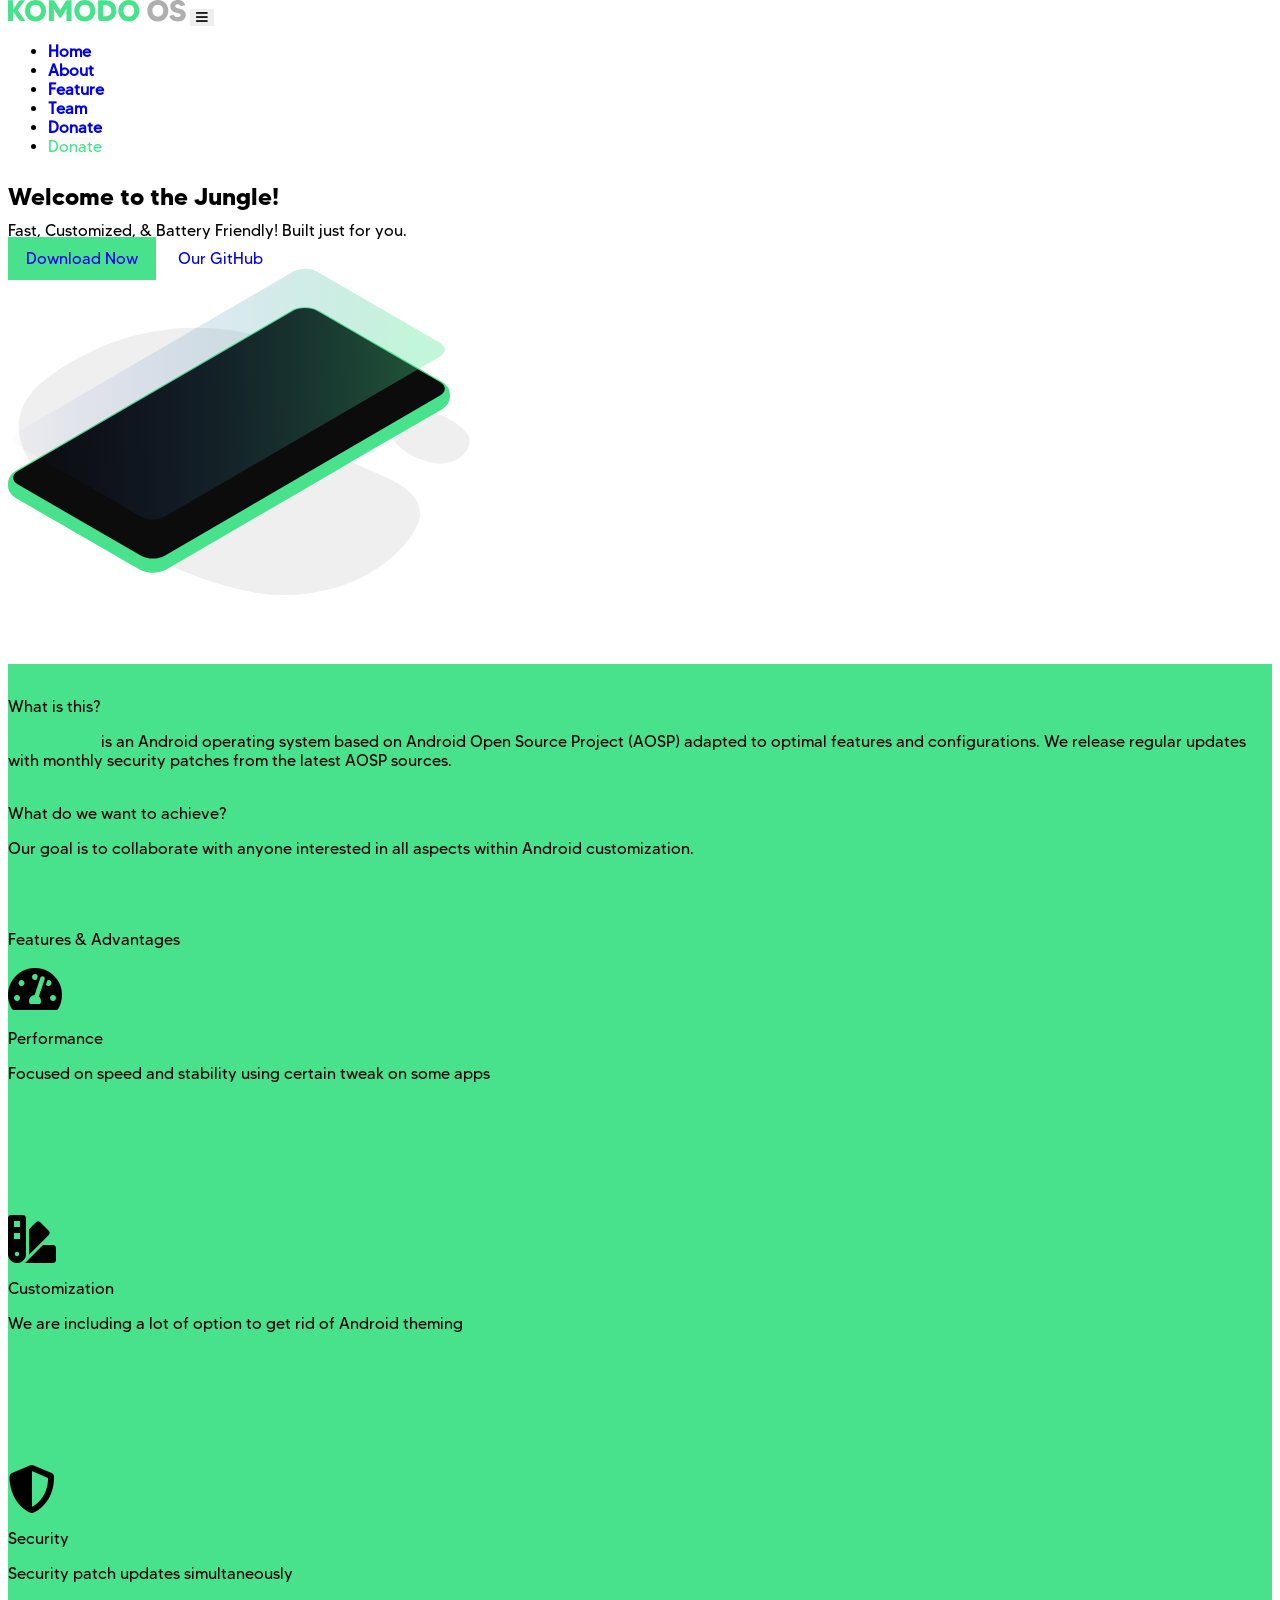
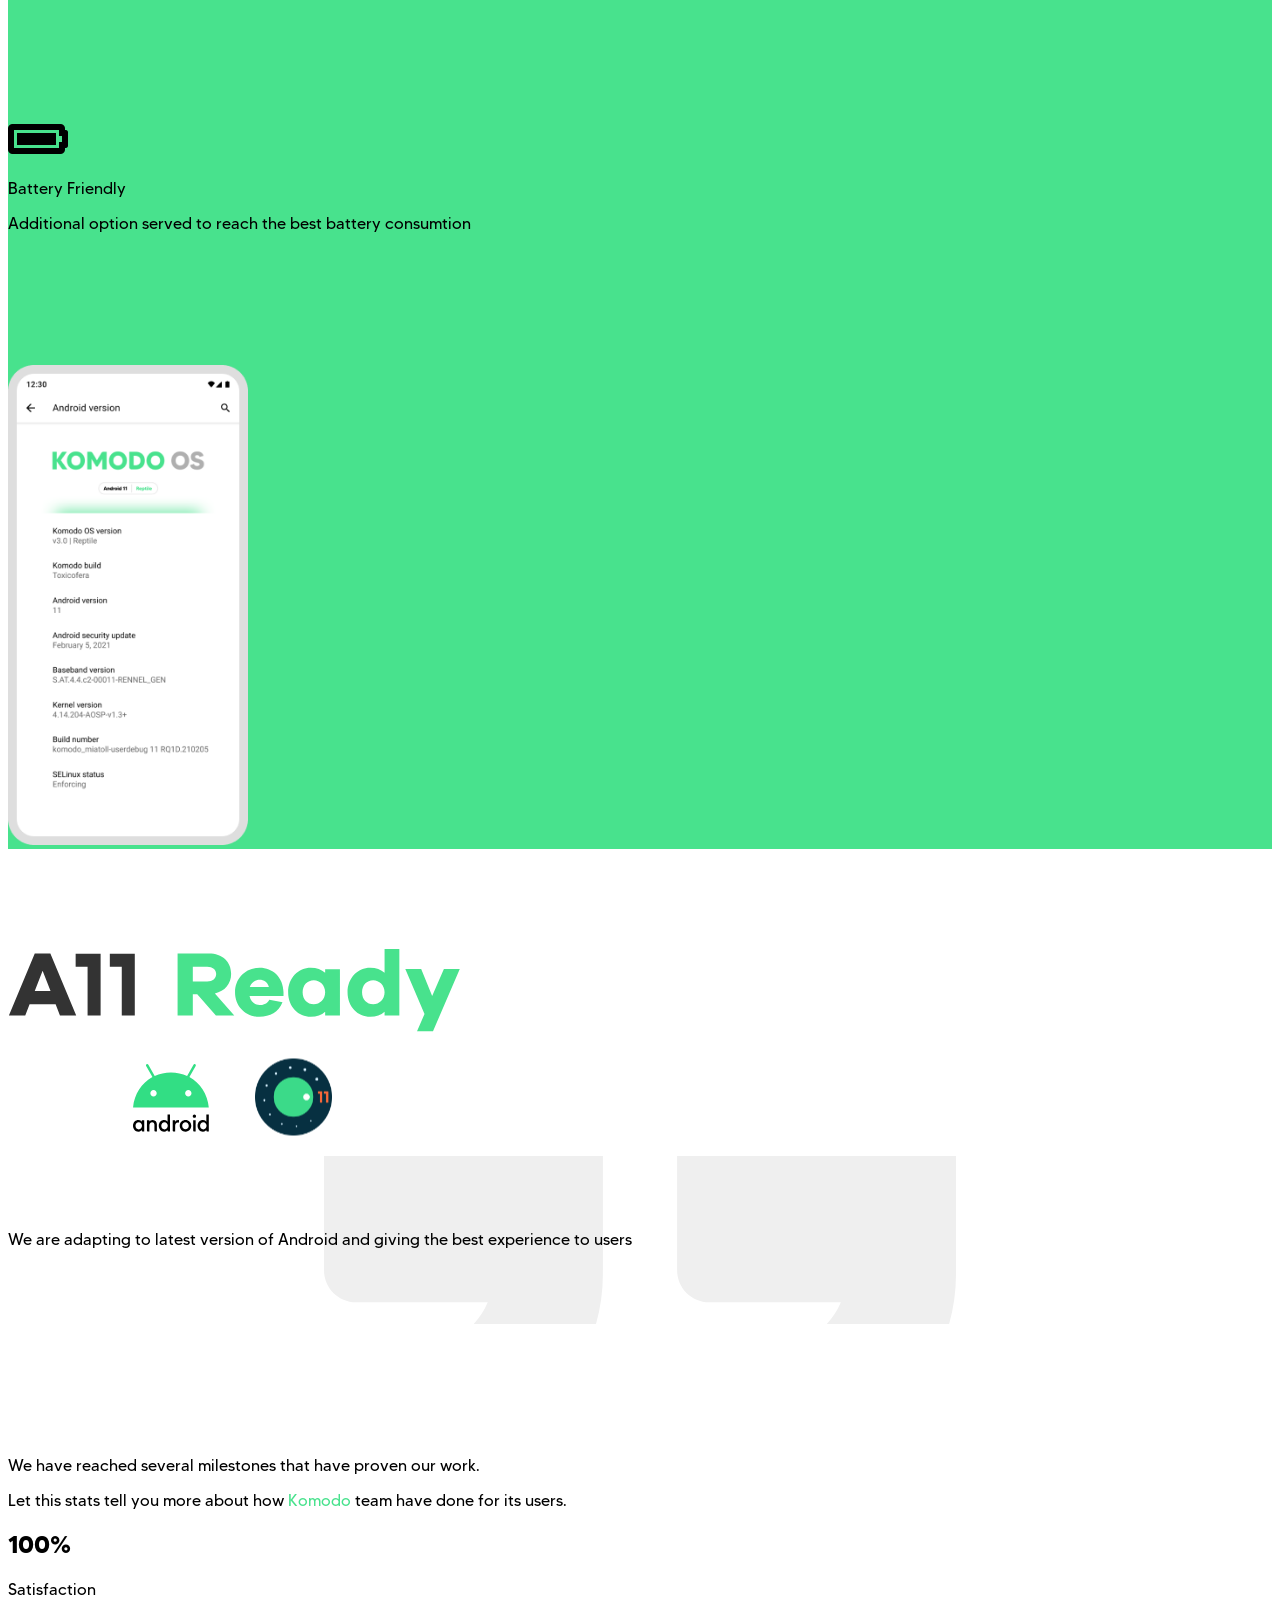
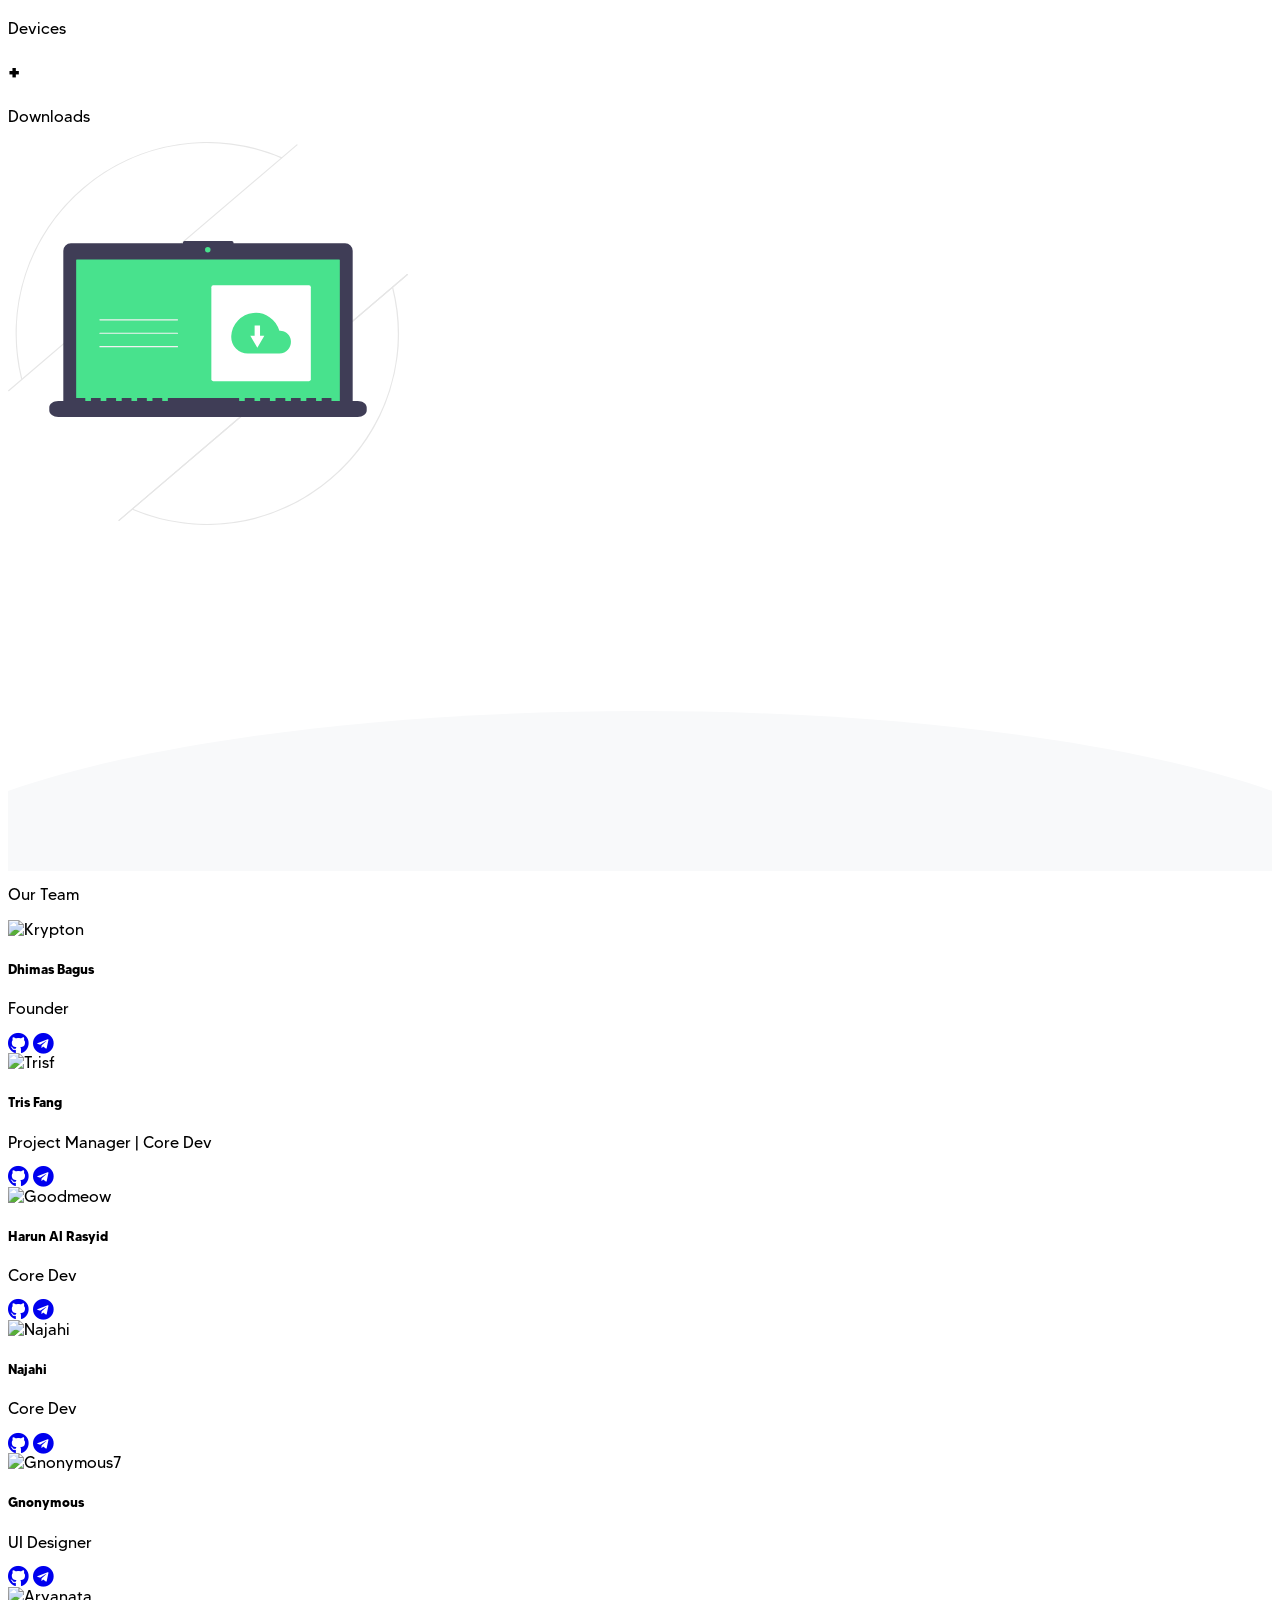
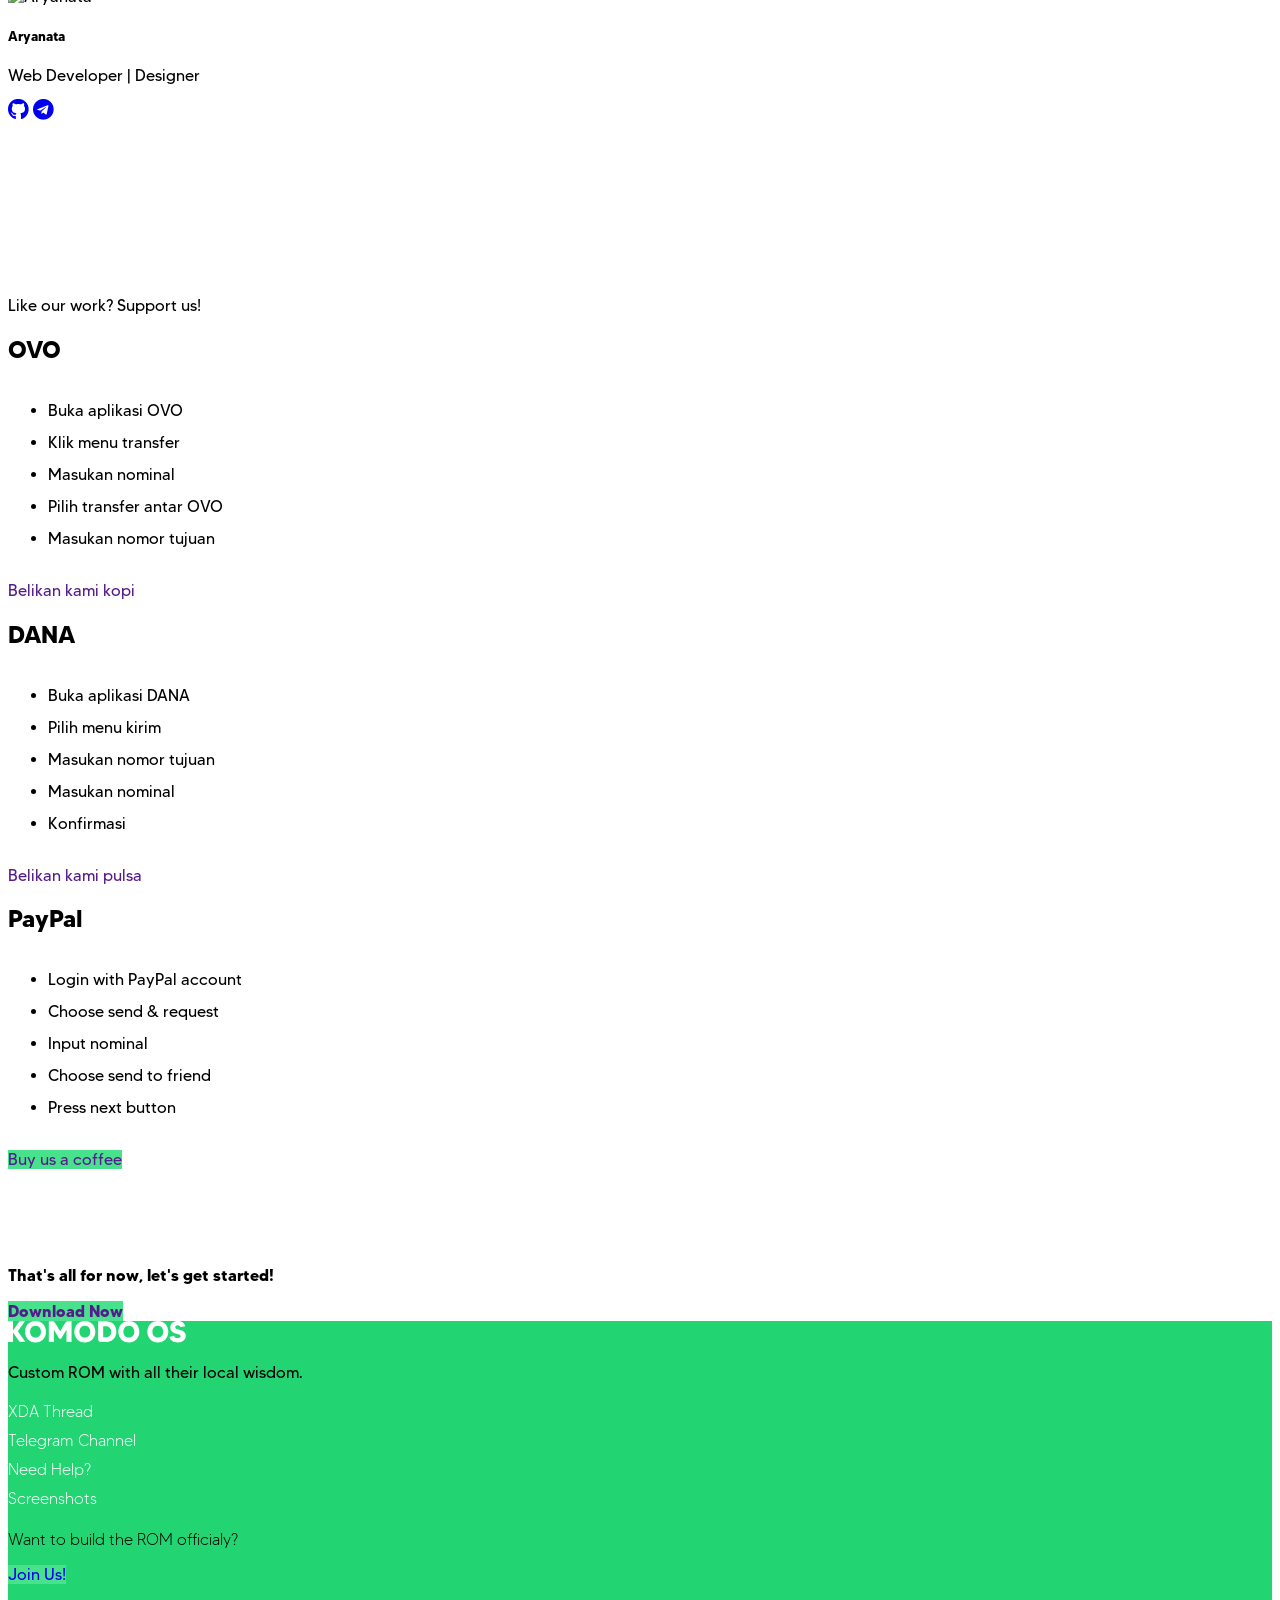
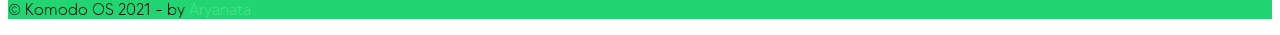
==== index.html @ f0bfed3b "Code cleanup" ====
<!doctype html>
<html lang="en">
  <head>
    <!-- Required meta tags -->
    <meta charset="utf-8">
    <meta name="viewport" content="width=device-width, initial-scale=1">

    <!-- Favicon -->
    <link rel="shortcut icon" href="assets/favicon.ico"/>
    <!-- Bootstrap CSS -->
    <link href="vendor/bootstrap/css/bootstrap.min.css" rel="stylesheet">
    <!-- Fontawesome -->
    <link rel="stylesheet" href="https://pro.fontawesome.com/releases/v5.10.0/css/all.css" integrity="sha384-AYmEC3Yw5cVb3ZcuHtOA93w35dYTsvhLPVnYs9eStHfGJvOvKxVfELGroGkvsg+p" crossorigin="anonymous"/>
    <!-- Fonts Google -->
    <link rel="preconnect" href="https://fonts.gstatic.com">
    <link href="https://fonts.googleapis.com/css2?family=Hind+Siliguri:wght@300;400;500;600;700&family=Roboto:wght@300;400;500;700&display=swap" rel="stylesheet">
    <!-- My CSS -->
    <link rel="stylesheet" href="scss/main.css">

    <title>Komodo OS</title>
  </head>
  <body>

    <div id="preloader"></div>

    <!-- ====================
          ? Navbar
    ========================= -->
    <nav id="navbar" class="navbar navbar-expand-lg navbar-light py-3 bg-white py-md-4">
        <div class="container">
          <a class="navbar-brand" href="index.html">
              <img src="assets/brand.svg" alt="komodo os" draggable="false">
          </a>
          <button class="navbar-toggler" type="button" data-bs-toggle="collapse" data-bs-target="#navbarNavDropdown" aria-controls="navbarNavDropdown" aria-expanded="false" aria-label="Toggle navigation">
            <i class="fas fa-bars"></i>
          </button>
          <div class="collapse navbar-collapse justify-content-end text-center" id="navbarNavDropdown">
            <ul class="navbar-nav">
              <li class="nav-item py-2 py-lg-0">
                <a class="nav-link" aria-current="page" href="#" onclick="topFunction()">Home</a>
              </li>
              <li class="nav-item py-2 py-lg-0">
                <a class="nav-link" href="#link-2" onclick="collapse()">About</a>
              </li>
              <li class="nav-item py-2 py-lg-0">
                <a class="nav-link" href="#sec-3" onclick="collapse()">Feature</a>
              </li>
              <li class="nav-item py-2 py-lg-0">
                <a class="nav-link" href="#section-5" onclick="collapse()">Team</a>
              </li>
              <li class="nav-item d-inline d-lg-none py-2 py-lg-0">
                <a class="nav-link" href="#section-6" onclick="collapse()">Donate</a>
              </li>
              <li class="nav-item d-none d-lg-inline">
                <a class="nav-link btn btn-primary btn-donate px-4" href="#section-6" onclick="collapse()">Donate</a>
              </li>
            </ul>
          </div>
        </div>
      </nav>
      
      <!-- ! Uncomment below line if you are using fixed navbar -->
      <div style="height: 72px;"></div>

      <!--
        ? Section 1 : Landing Page
       -->
      <section id="section-1"> 
        <div class="container my-4">
          <div class="row d-flex align-items-center">
            <div class="col-12 col-md-7 col-lg-6 order-md-1 order-2">
              <div class="mt-2 text-md-start text-center">
                <h1 class="display-5 display-md-4">
                  Welcome to the Jungle!
                </h1>
                <br/>
                <p id="tagline" class="fs-5 fw-light text-reset">
                  Fast, Customized, & Battery Friendly! Built just for you.
                </p>
                <br/>
                <div id="btn-landing" class="text-md-start text-center">
                  <a class="btn button btn-primary btn-lg" href="#" role="button">Download Now</a>
                  <a class="btn button btn-secondary btn-lg px-4" data-bs-toggle="popover" href="#" role="button">Our GitHub</a>
                </div>
              </div>
            </div>
            <div class="col-12 col-md-5 col-lg-6 order-md-2 order-1">
              <!-- TODO change the hero.svg -->
              <img id="hero-img" src="assets/hero.svg" alt="hero" class="img-fluid pb-4 pb-md-0 d-flex mx-auto" style="z-index: -20;" draggable="false"/>
            </div>
          </div>
        </div>
      </section>

      <div id="link-2"></div> <!-- ! Scroll link -->

      <!-- ? Section 2 : About Card -->
      <section id="section-2" class="mt-5">
        <div class="container">
          <div class="row justify-content-center py-5">
            <div id="section-2-card" class="col-md-10 col-11 bg-white shadow-lg">
              <div class="mx-4 my-4 my-md-5 text-center">
                <p class="fs-3 fs-md-4 fw-bold mb-4 mb-md-5">What is this?</p>
                <p class="text-center fs-5"><span class="text-primary">Komodo OS</span> is an Android operating system based on Android Open Source Project (AOSP) adapted to optimal features and configurations. We release regular updates with monthly security patches from the latest AOSP sources.</p>
              </div>
              <div class="mx-4 my-4 my-md-5 text-center">
                <hr>
                <p class="fs-3 fs-md-4 fw-bold my-4 my-md-5">What do we want to achieve?</p>
                <p class="text-center fs-5">Our goal is to collaborate with anyone interested in all aspects within Android customization.</p>
              </div>
            </div>
          </div>
        </div>
      </section>

      <!-- ? Section 3 : Features & Advantages -->
      <section id="section-3" class="bg-primary text-white shadow-sm">
        <div class="bg-primary"></div>
        <div class="container py-5">
            <p id="sec-3" class="fs-2 text-center pt-3 mb-0 mb-md-5 fw-bold">Features & Advantages</p>
          <div class="row justify-content-center">
            <div class="col-12 col-md-7 order-2 order-md-1">
              <div class="row text-center mt-5 d-flex">
                <div class="col-8 col-md-6 mx-auto">
                  <i class="fas fa-tachometer-alt fa-3x mb-4"></i>
                  <p class="fs-5 fw-bolder">Performance</p>
                  <p class="px-0 px-md-4">Focused on speed and stability using certain tweak on some apps</p>
                </div>
                <div class="col-8 col-md-6 mx-auto">
                  <i class="fas fa-swatchbook fa-3x mb-4"></i>
                  <p class="fs-5 fw-bolder">Customization</p>
                  <p class="px-0 px-md-4">We are including a lot of option to get rid of Android theming</p>
                </div>
                <div class="col-8 col-md-6 mx-auto">
                  <i class="fas fa-shield-alt fa-3x mb-4"></i>
                  <p class="fs-5 fw-bolder">Security</p>
                  <p class="px-0 px-md-4">Security patch updates simultaneously</p>
                </div>
                <div class="col-8 col-md-6 mx-auto">
                  <i class="fas fa-battery-full fa-3x mb-4"></i>
                  <p class="fs-5 fw-bolder">Battery Friendly</p>
                  <p class="px-0 px-md-4">Additional option served to reach the best battery consumtion</p>
                </div>
              </div>
            </div>
            <div class="col-12 col-md-4 order-1 order-md-2">
              <img id="ss-img" src="assets/ss.png" alt="screenshot" class="d-flex mx-auto my-5 my-md-0" draggable="false">
            </div>
          </div>
        </div>
      </section>
      
      <!-- ? Section 4 : A11 Ready -->
      <section id="section-4">
        <div class="container">
          <div class="row justify-content-center">
            <div class="col-12 col-md-6">
              <img id="a11-img" src="assets/a11.svg" alt="a11 ready" class="img-fluid d-flex mx-auto mt-5" draggable="false">
            </div>
            <div class="col-12 col-md-6">
              <p id="section-4-quotes" class="text-center text-md-start fs-4 fs-md-2 fw-bold px-5">We are adapting to latest version of Android and giving the best experience to users</p>
            </div>
          </div>
        </div>
      </section>

      <!-- ? Download count -->
      <section id="count">
        <div class="container">
          <div class="row">
            <div class="col d-flex flex-column">
              <div class="my-auto text-center text-lg-start">
                <p class="fs-2 fw-bold">We have reached several milestones that have proven our work.</p>
                <p class="fs-4">Let this stats tell you more about how <span class="text-primary">Komodo</span> team have done for its users.</p>
                <div class="row my-4">
                  <div class="col-4">
                    <h1>100%</h1>
                    <p class="fs-5 fw-bold">Satisfaction</p>
                  </div>
                  <div class="col-4">
                    <h1 id="device"></h1>
                    <p class="fs-5 fw-bold">Devices</p>
                  </div>
                  <div class="col-4">
                    <h1><span id="download"></span>+</h1>
                    <p class="fs-5 fw-bold">Downloads</p>
                  </div>
                </div>
              </div>
            </div>
            <div class="col d-lg-flex d-none">
              <img src="assets/download.svg" alt="Download"  class="img-fluid m-auto" draggable="false">
            </div>
          </div>
        </div>
      </section>

      <img class="shape-divider" src="assets/shape.svg" alt="" draggable="false">

      <!-- ? Section 5 : Team -->
      <section id="section-5" class="bg-light pb-5">
        <div class="container pb-5">
          <p id="sec-3" class="fs-2 text-center mb-5 fw-bold">Our Team</p>
          <div class="row row-cols-2 row-cols-lg-4 g-4">
            <!-- TODO Duplicate these line -->
            <div class="col"> <!-- * Card -->
              <div class="bg-white h-100 shadow rounded">
                <img src="https://avatars.githubusercontent.com/Kry9toN" class="card-img-top" alt="Krypton">
                <div class="card-body text-center">
                  <h5 class="fw-bold">Dhimas Bagus</h5>
                  <p class="small text-muted text-truncate">Founder</p>
                  <a href="https://github.com/Kry9toN" target="_blank"><i class="fab fa-github fa-lg text-dark mx-1"></i></a>
                  <a href="https://t.me/Kry9toN" target="_blank"><i class="fab fa-telegram fa-lg text-blue mx-1"></i></a>
                </div>
              </div>
            </div> <!-- * End of card -->
            <div class="col"> <!-- * Card -->
              <div class="bg-white h-100 shadow rounded">
                <img src="https://avatars.githubusercontent.com/trisfaizal" class="card-img-top" alt="Trisf">
                <div class="card-body text-center">
                  <h5 class="fw-bold">Tris Fang</h5>
                  <p class="small text-muted text-truncate">Project Manager | Core Dev</p>
                  <a href="https://github.com/trisfaizal" target="_blank"><i class="fab fa-github fa-lg text-dark mx-1"></i></a>
                  <a href="https://t.me/trisf" target="_blank"><i class="fab fa-telegram fa-lg text-blue mx-1"></i></a>
                </div>
              </div>
            </div> <!-- * End of card -->
            <div class="col"> <!-- * Card -->
              <div class="bg-white h-100 shadow rounded">
                <img src="https://avatars.githubusercontent.com/goodmeow" class="card-img-top" alt="Goodmeow">
                <div class="card-body text-center">
                  <h5 class="fw-bold">Harun Al Rasyid</h5>
                  <p class="small text-muted text-truncate">Core Dev</p>
                  <a href="https://github.com/goodmeow" target="_blank"><i class="fab fa-github fa-lg text-dark mx-1"></i></a>
                  <a href="https://t.me/Aarunalr" target="_blank"><i class="fab fa-telegram fa-lg text-blue mx-1"></i></a>
                </div>
              </div>
            </div> <!-- * End of card -->
            <div class="col"> <!-- * Card -->
              <div class="bg-white h-100 shadow rounded">
                <img src="https://avatars.githubusercontent.com/najahiiii" class="card-img-top" alt="Najahi">
                <div class="card-body text-center">
                  <h5 class="fw-bold">Najahi</h5>
                  <p class="small text-muted text-truncate">Core Dev</p>
                  <a href="https://github.com/najahiiii" target="_blank"><i class="fab fa-github fa-lg text-dark mx-1"></i></a>
                  <a href="https://t.me/Najahiii" target="_blank"><i class="fab fa-telegram fa-lg text-blue mx-1"></i></a>
                </div>
              </div>
            </div> <!-- * End of card -->
            <div class="col"> <!-- * Card -->
              <div class="bg-white h-100 shadow rounded">
                <img src="https://avatars.githubusercontent.com/Gnonymous7" class="card-img-top" alt="Gnonymous7">
                <div class="card-body text-center">
                  <h5 class="fw-bold">Gnonymous</h5>
                  <p class="small text-muted text-truncate">UI Designer</p>
                  <a href="https://github.com/Gnonymous7" target="_blank"><i class="fab fa-github fa-lg text-dark mx-1"></i></a>
                  <a href="https://t.me/ImYourGege" target="_blank"><i class="fab fa-telegram fa-lg text-blue mx-1"></i></a>
                </div>
              </div>
            </div> <!-- * End of card -->
            <div class="col"> <!-- * Card -->
              <div class="bg-white h-100 shadow rounded">
                <img src="https://avatars.githubusercontent.com/aryanataandi" class="card-img-top" alt="Aryanata">
                <div class="card-body text-center">
                  <h5 class="fw-bold">Aryanata</h5>
                  <p class="small text-muted text-truncate">Web Developer | Designer</p>
                  <a href="https://github.com/aryanataandi" target="_blank"><i class="fab fa-github fa-lg text-dark mx-1"></i></a>
                  <a href="https://t.me/aryanata_andi" target="_blank"><i class="fab fa-telegram fa-lg text-blue mx-1"></i></a>
                </div>
              </div>
            </div> <!-- * End of card -->
          </div>
          <div id="section-6">
            <p class="fs-2 text-center mb-5 fw-bold">Like our work? Support us!</p>
            <p class="text-center"></p>
            <div class="row row-cols-1 row-cols-lg-3 g-4 align-items-center px-5">
              <div class="col order-2 order-lg-1"> <!-- * Card -->
                <div class="bg-white shadow rounded py-3">
                  <div class="card-body">
                    <h2 class="fw-bold text-center">OVO</h2>
                    <ul class="text-muted">
                      <li>Buka aplikasi OVO</li>
                      <li>Klik menu transfer</li>
                      <li>Masukan nominal</li>
                      <li>Pilih transfer antar OVO</li>
                      <li>Masukan nomor tujuan</li>
                    </ul>
                    <div class="d-flex">
                      <a href="" class="btn btn-secondary mx-auto">Belikan kami kopi</a>
                    </div>
                  </div>
                </div>
              </div> <!-- * End of card -->
              <div class="col order-3"> <!-- * Card -->
                <div class="bg-white shadow rounded py-3">
                  <div class="card-body">
                    <h2 class="fw-bold text-center">DANA</h2>
                    <ul class="text-muted">
                      <li>Buka aplikasi DANA</li>
                      <li>Pilih menu kirim</li>
                      <li>Masukan nomor tujuan</li>
                      <li>Masukan nominal</li>
                      <li>Konfirmasi</li>
                    </ul>
                    <div class="d-flex">
                      <a href="" class="btn btn-secondary mx-auto">Belikan kami pulsa</a>
                    </div>
                  </div>
                </div>
              </div> <!-- * End of card -->
              <div class="col order-1 order-lg-2"> <!-- * Card -->
                <div class="bg-white shadow rounded py-3">
                  <div class="card-body">
                    <h2 class="fw-bold text-center">PayPal</h2>
                    <ul class="text-muted my-4">
                      <li>Login with PayPal account</li>
                      <li>Choose send & request</li>
                      <li>Input nominal</li>
                      <li>Choose send to friend</li>
                      <li>Press next button</li>
                    </ul>
                    <div class="d-flex">
                      <a href="" class="btn btn-primary mx-auto">Buy us a coffee</a>
                    </div>
                  </div>
                </div>
              </div> <!-- * End of card -->
            </div>
          </div>
          <div id="final-section" class="mt-0 pt-5 text-center">
            <p class="h1 mb-4">That's all for now, let's get started!</p>
            <a href="" class="btn btn-lg btn-primary fs-3 fw-light px-4">Download Now</a>
          </div>
        </div>
      </section>

      <!-- ? Footer -->
      <footer class="bg-dark text-white">
        <div class="container py-5 px-4 px-md-0">
          <div class="row">
            <div class="col-12 col-md-4 d-flex my-auto text-center text-sm-start">
              <div class="w-100">
                <img src="assets/brand.svg" alt="komodo os" draggable="false">
                <p class="text-muted mt-2">Custom ROM with all their local wisdom.</p>
              </div>
            </div>
            <div class="col-12 col-sm-6 col-md-4 text-center text-sm-start text-md-center my-3 my-sm-0">
              <a href="http://xda-developers.com/">XDA Thread</a>
              <a href="http://t.me/komodosrom/">Telegram Channel</a>
              <a href="http://t.me/komodosgroup/">Need Help?</a>
              <a href="http://t.me/komodosgroup/">Screenshots</a>
            </div>
            <div class="col-12 col-sm-6 col-md-4 text-center my-3">
              <p id="maintainer">Want to build the ROM officialy?</p>
              <a href="https://docs.google.com/forms/d/e/1FAIpQLSdjPwX5xveh4qN2sgX_csnXXyCQ3qnwGUCM9lLUiDg4bOMVkA/viewform" target="_blank" class="btn btn-primary px-4 text-dark">Join Us!</a>
            </div>
          </div>
        </div>
        <div class="container px-4">
          <div class="text-sm-center py-3">
            <p id="copyright" class="text-muted small">&copy; Komodo OS 2021 - by <a id="web-dev" href="https://github.com/aryanataandi/komodo-web">Aryanata</a></p>
          </div>
        </div>
      </footer>

      <!-- ? Scroll to top Button -->
      <button onclick="topFunction()" class="rounded-circle shadow-lg" id="scroll-top" title="Go to top">
        <i class="fas fa-arrow-up"></i>
      </button>

    <!-- Bootstrap Bundle with Popper -->
    <script src="vendor/bootstrap/js/bootstrap.bundle.min.js"></script>
    <!-- jQuery -->
    <script src="https://code.jquery.com/jquery-3.5.1.min.js" integrity="sha256-9/aliU8dGd2tb6OSsuzixeV4y/faTqgFtohetphbbj0=" crossorigin="anonymous"></script>
    <!-- My Javascript -->
    <script src="js/main.js"></script>

  </body>
</html>
---- scss/main.css ----
@font-face {
  font-family: "Made Tommy Light";
  src: url("../assets/font/MADE TOMMY Light.otf");
}

@font-face {
  font-family: "Made Tommy Regular";
  src: url("../assets/font/MADE TOMMY Regular.otf");
}

@font-face {
  font-family: "Made Tommy Medium";
  src: url("../assets/font/MADE TOMMY Medium.otf");
}

@font-face {
  font-family: "Made Tommy Bold";
  src: url("../assets/font/MADE TOMMY Bold.otf");
}

html {
  scroll-behavior: smooth;
}

body {
  font-family: "Made Tommy Regular", sans-serif;
}

a {
  text-decoration: none;
}

h1,
h2,
h3,
h4,
h5,
h6 {
  font-family: "Made Tommy Bold", sans-serif;
}

.bg-primary {
  background-color: #48e28d !important;
}

.btn {
  border: none;
}

.btn:focus {
  -webkit-box-shadow: none !important;
          box-shadow: none !important;
}

#btn-landing a {
  padding: 12px 18px;
}

.btn-primary {
  background-color: #48e28d;
}

.btn-primary:hover {
  background-color: #22d572;
}

.btn-primary:focus {
  background-color: #22d572 !important;
}

.btn-primary,
.btn-secondary {
  -webkit-transition: 0.3s;
  transition: 0.3s;
}

.btn-primary:hover,
.btn-secondary:hover {
  -webkit-box-shadow: 0 8px 24px rgba(0, 0, 0, 0.18);
          box-shadow: 0 8px 24px rgba(0, 0, 0, 0.18);
  -webkit-transform: translateY(-8px);
          transform: translateY(-8px);
  position: relative;
}

.btn-donate {
  color: #48e28d !important;
  background-color: rgba(0, 0, 0, 0.02);
  border-radius: 8px;
  border: none !important;
  -webkit-transition: 0.3s;
  transition: 0.3s;
}

.btn-donate:hover {
  background-color: whitesmoke;
  -webkit-box-shadow: 0 8px 24px rgba(0, 0, 0, 0.18);
          box-shadow: 0 8px 24px rgba(0, 0, 0, 0.18);
  -webkit-transform: translateY(-4px);
          transform: translateY(-4px);
  position: relative;
}

.btn-donate:focus {
  color: white !important;
}

.text-primary {
  color: #48e28d !important;
}

.text-primary:hover {
  color: #22d572 !important;
}

.show {
  -webkit-transition: 0.3s;
  transition: 0.3s;
}

.navbar {
  position: fixed;
  top: 0;
  width: 100%;
  -webkit-transition: 0.5s;
  transition: 0.5s;
  z-index: 99;
}

.navbar .navbar-brand img {
  height: 22px;
}

.navbar .navbar-toggler {
  border: none;
}

.navbar .navbar-toggler:focus {
  background-color: whitesmoke;
  -webkit-box-shadow: none !important;
          box-shadow: none !important;
}

.navbar .navbar-toggler .fas {
  color: #1b1b1b;
}

.navbar .navbar-nav .nav-item:not(:last-child) {
  margin-right: 16px;
  font-weight: 600;
}

.navbar .dropdown-menu {
  border: none;
  border-radius: 12px;
  -webkit-box-shadow: 0 8px 24px rgba(0, 0, 0, 0.18);
          box-shadow: 0 8px 24px rgba(0, 0, 0, 0.18);
}

.navbar .dropdown-menu .dropdown-item {
  padding: 14px;
}

#preloader {
  position: fixed;
  top: 0;
  left: 0;
  width: 100%;
  height: 100%;
  background: #fff url("../assets/loader.svg") no-repeat center;
  background-size: 4%;
  z-index: 9999;
}

#scroll-top {
  display: block;
  position: fixed;
  bottom: 20px;
  right: 30px;
  z-index: 99;
  font-size: 18px;
  width: 50px;
  height: 50px;
  border: none;
  outline: none;
  background-color: #48e28d;
  color: white;
  cursor: pointer;
  padding: 12px;
  opacity: 0;
  -webkit-transition: 0.6s;
  transition: 0.6s;
}

#scroll-top:hover {
  background-color: #22d572;
}

.shape-divider {
  position: relative;
  display: block;
  width: 100%;
  left: 0;
  bottom: -2px;
}

#section-1,
#section-3,
#section-4,
#section-5,
#section-6 {
  overflow-x: hidden;
}

#section-1 {
  padding: 82px 0;
}

#section-1 #tagline {
  margin-top: -30px;
  margin-bottom: -10px;
}

#section-2 {
  margin-bottom: -210px;
}

#section-2 #section-2-card {
  border-radius: 28px;
}

#section-3 div {
  min-height: 250px;
}

#section-3 #ss-img {
  width: 240px;
}

#section-4 {
  padding: 100px 0;
}

#section-4-quotes {
  line-height: 150%;
}

div #section-4-quotes {
  background-image: url("../assets/quotes.svg");
  background-repeat: no-repeat;
  background-position: center;
  background-clip: padding-box;
  background-size: 50%;
  padding: 72px 0;
}

#count {
  margin-bottom: 180px;
}

#count img {
  width: 400px;
}

#section-5 .small.text-muted {
  font-family: "Made Tommy Regular", sans-serif;
}

#section-5 #final-section {
  font-family: "Made Tommy Bold", sans-serif;
}

#section-6 {
  padding: 80px 0;
  margin-top: 80px;
}

#section-6 ul {
  line-height: 2em;
  padding-top: 10px;
  padding-bottom: 10px;
}

footer {
  background-color: #22d572;
}

footer img {
  -webkit-filter: brightness(100);
          filter: brightness(100);
}

footer div div:nth-child(2) a {
  color: white;
  font-family: "Made Tommy Light", sans-serif;
  line-height: 180%;
  display: list-item;
  list-style: none;
}

footer div div:nth-child(2) a:hover {
  color: #48e28d !important;
}

footer #maintainer {
  font-family: "Made Tommy Light", sans-serif;
}

footer #copyright {
  font-family: "Made Tommy Light", sans-serif;
}

footer #copyright #web-dev {
  color: #48e28d;
}

footer #copyright #web-dev:hover {
  color: #22d572;
}

@media (max-width: 575.98px) {
  .navbar .navbar-brand img {
    height: 18px;
  }
  #hero-img {
    width: 260px;
  }
  #a11-img {
    width: 260px;
  }
  #section-4 {
    padding: 100px 0;
  }
}

@media (min-width: 992px) {
  .animate {
    animation-duration: 0.3s;
    -webkit-animation-duration: 0.3s;
    animation-fill-mode: both;
    -webkit-animation-fill-mode: both;
  }
}

@keyframes slideIn {
  0% {
    -webkit-transform: translateY(1rem);
            transform: translateY(1rem);
    opacity: 0;
  }
  100% {
    -webkit-transform: translateY(0rem);
            transform: translateY(0rem);
    opacity: 1;
  }
  0% {
    -webkit-transform: translateY(1rem);
            transform: translateY(1rem);
    opacity: 0;
  }
}

@-webkit-keyframes slideIn {
  0% {
    -webkit-transform: transform;
    -webkit-opacity: 0;
  }
  100% {
    -webkit-transform: translateY(0);
    -webkit-opacity: 1;
  }
  0% {
    -webkit-transform: translateY(1rem);
    -webkit-opacity: 0;
  }
}

.slideIn {
  -webkit-animation-name: slideIn;
  animation-name: slideIn;
}
/*# sourceMappingURL=main.css.map */
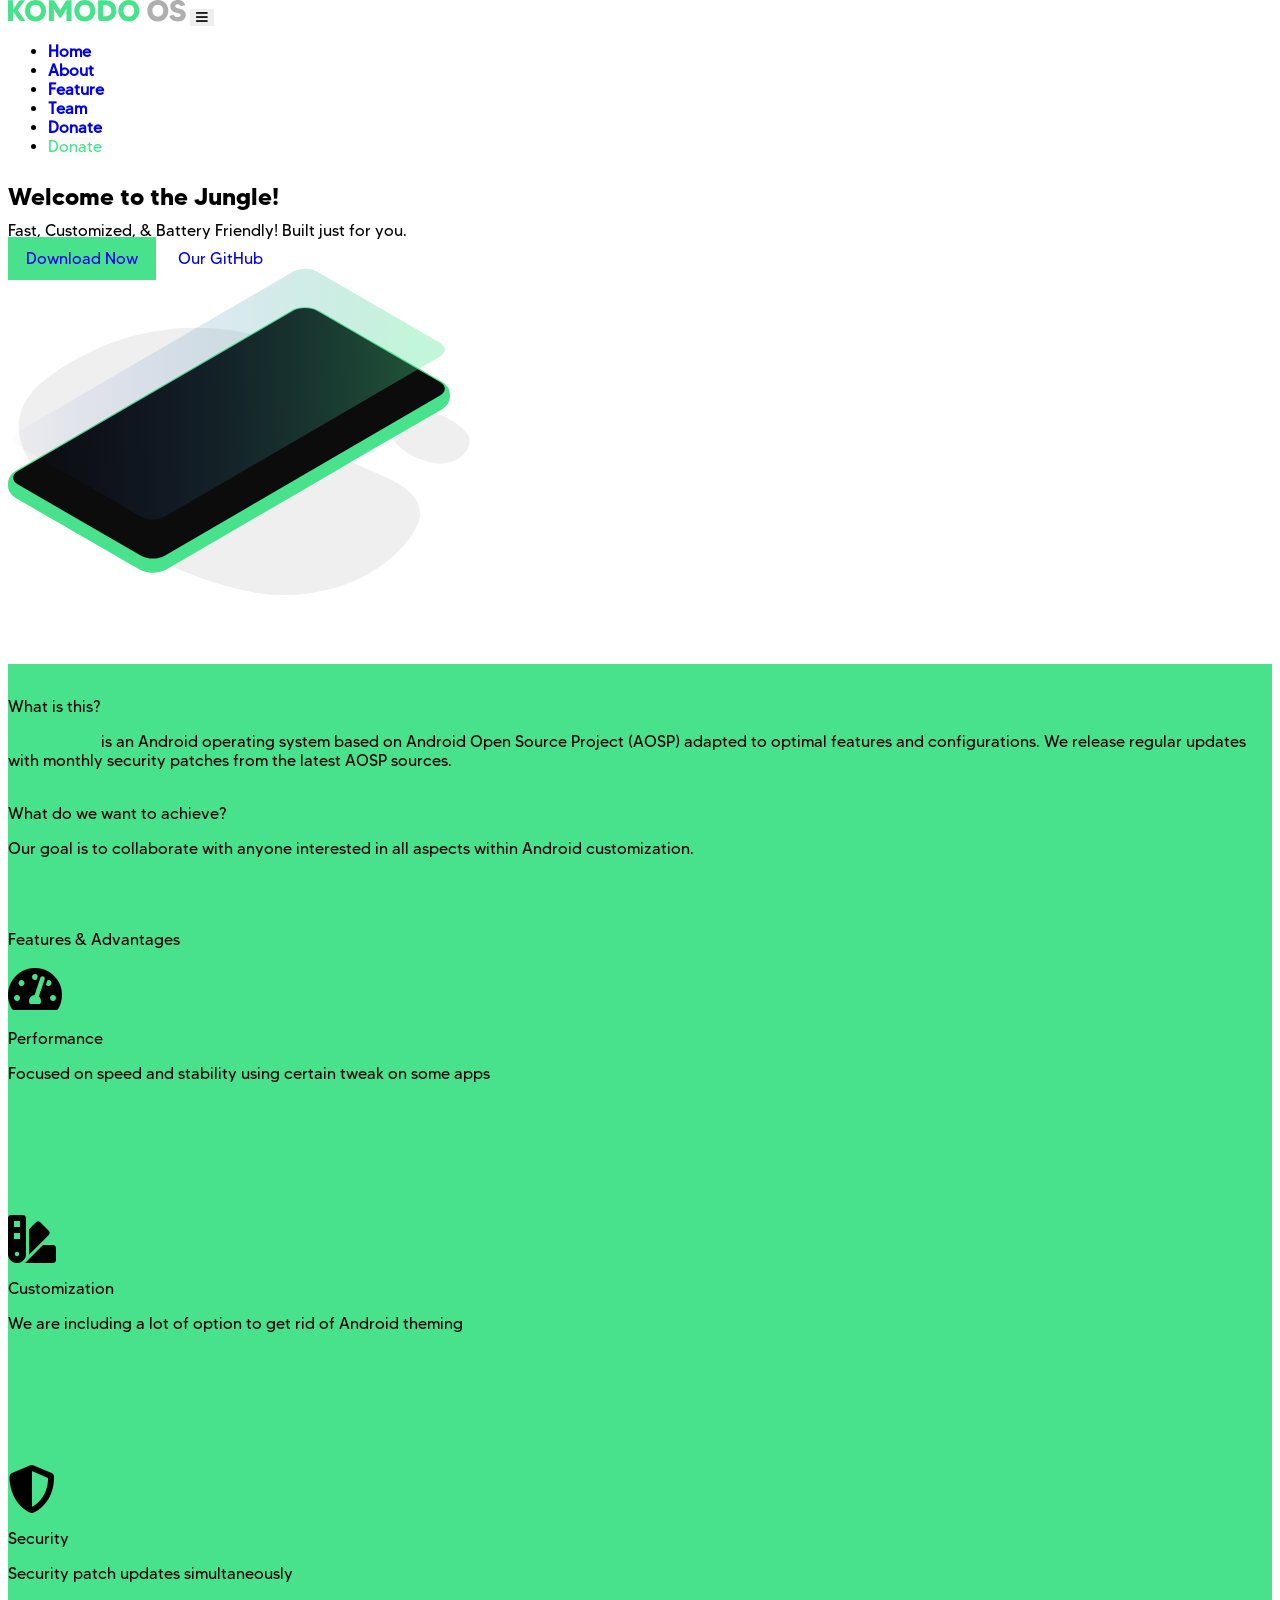
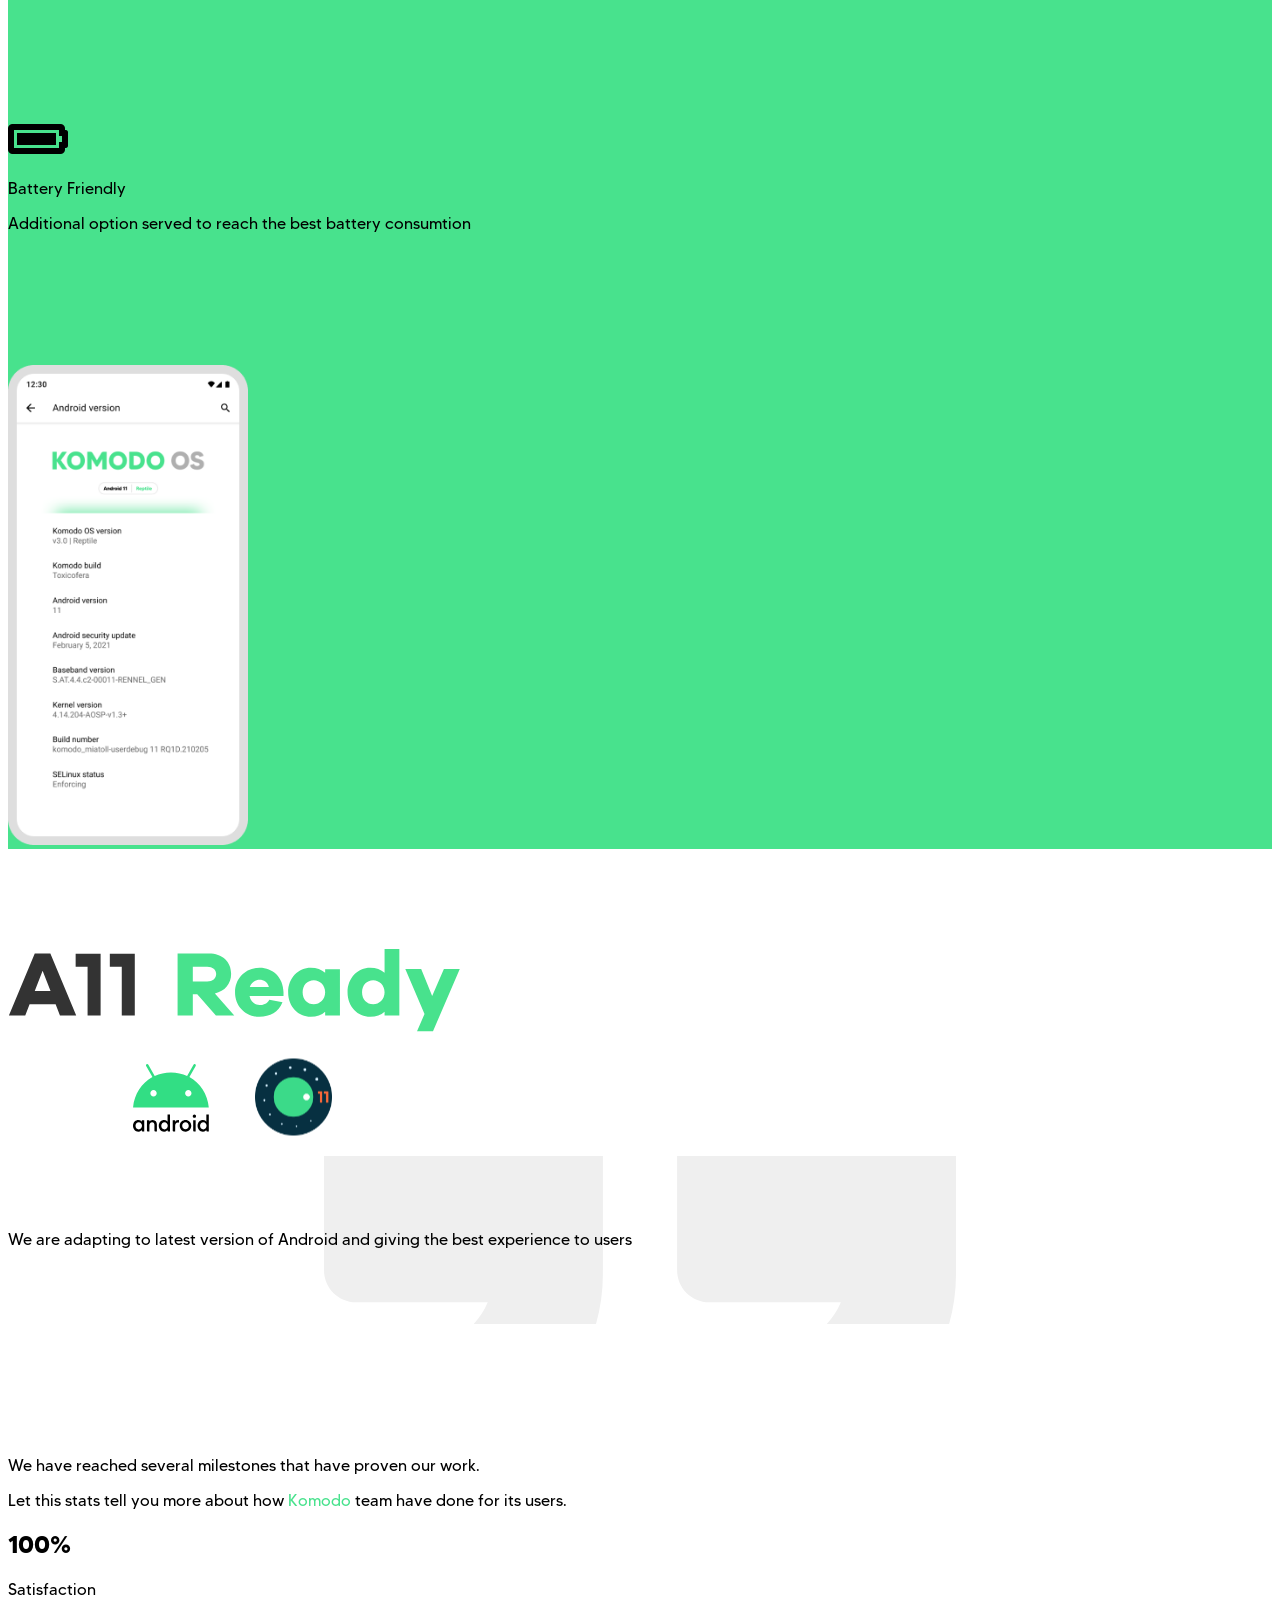
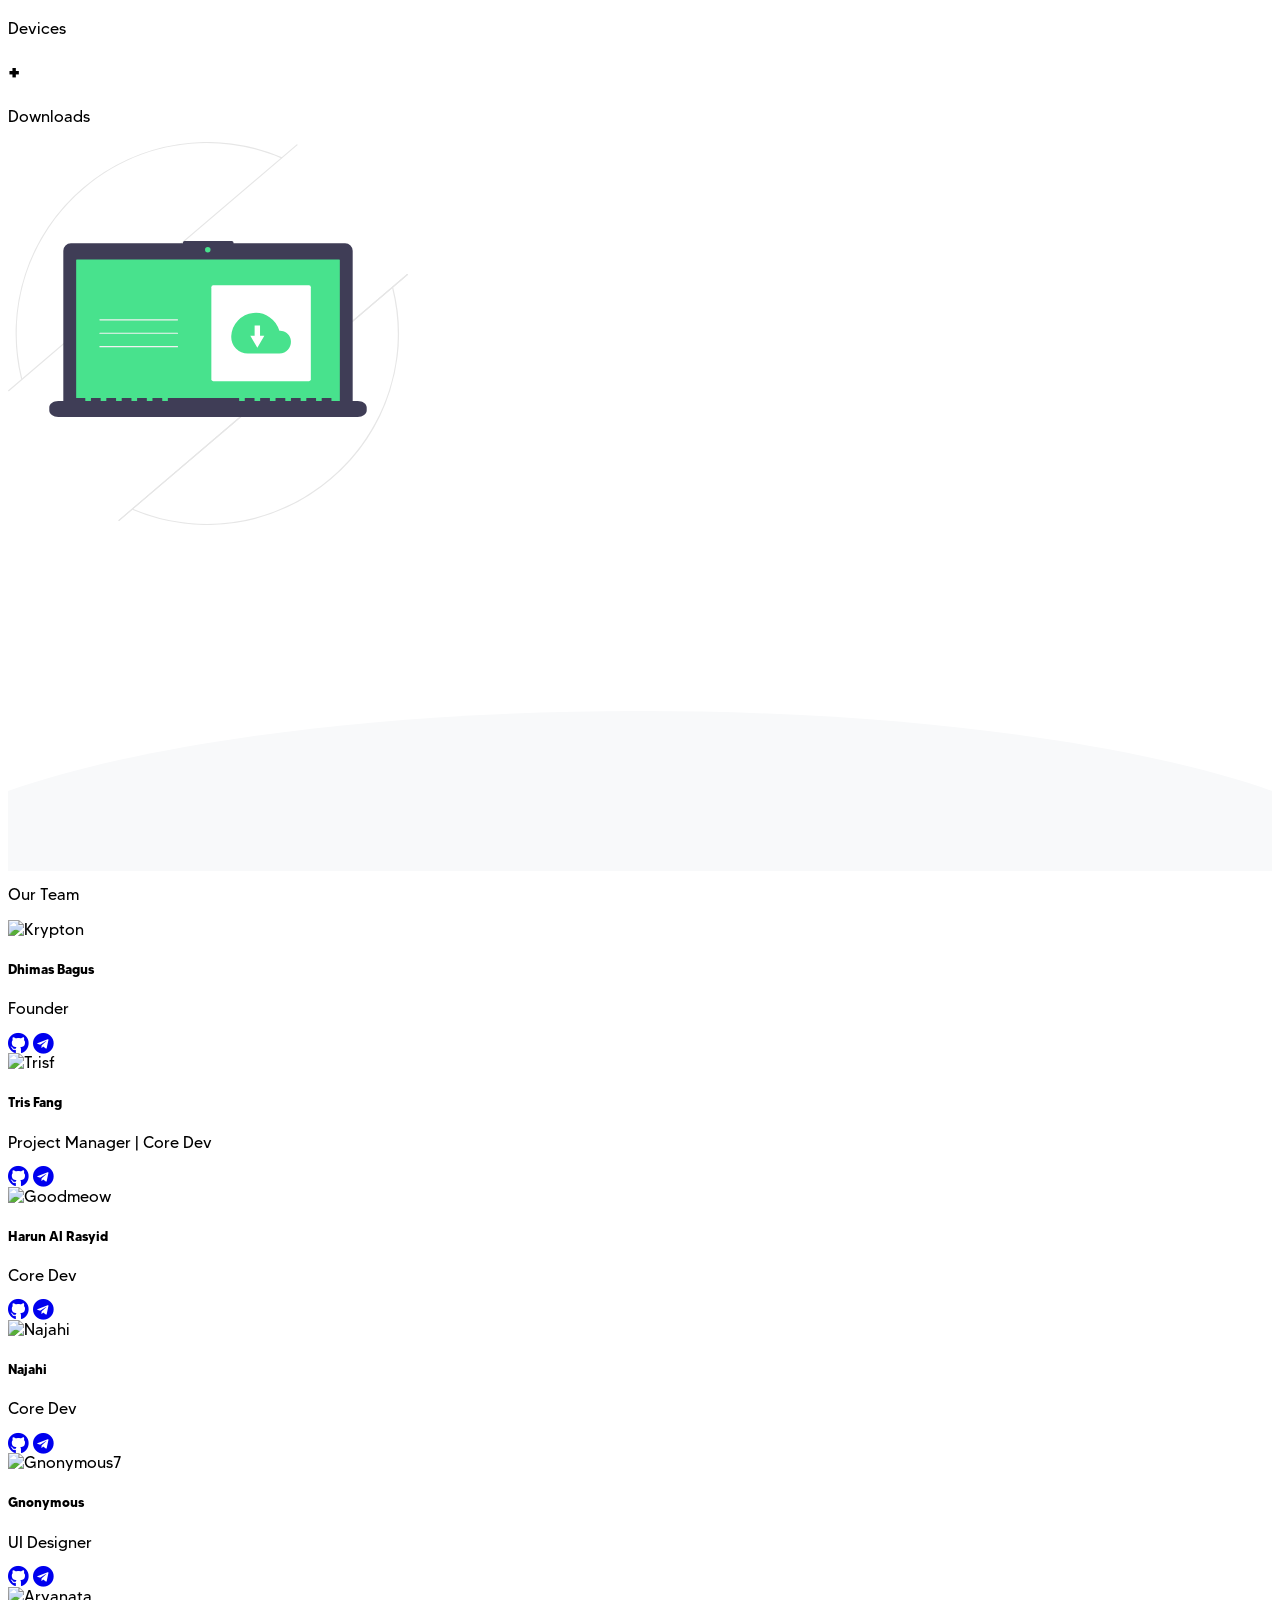
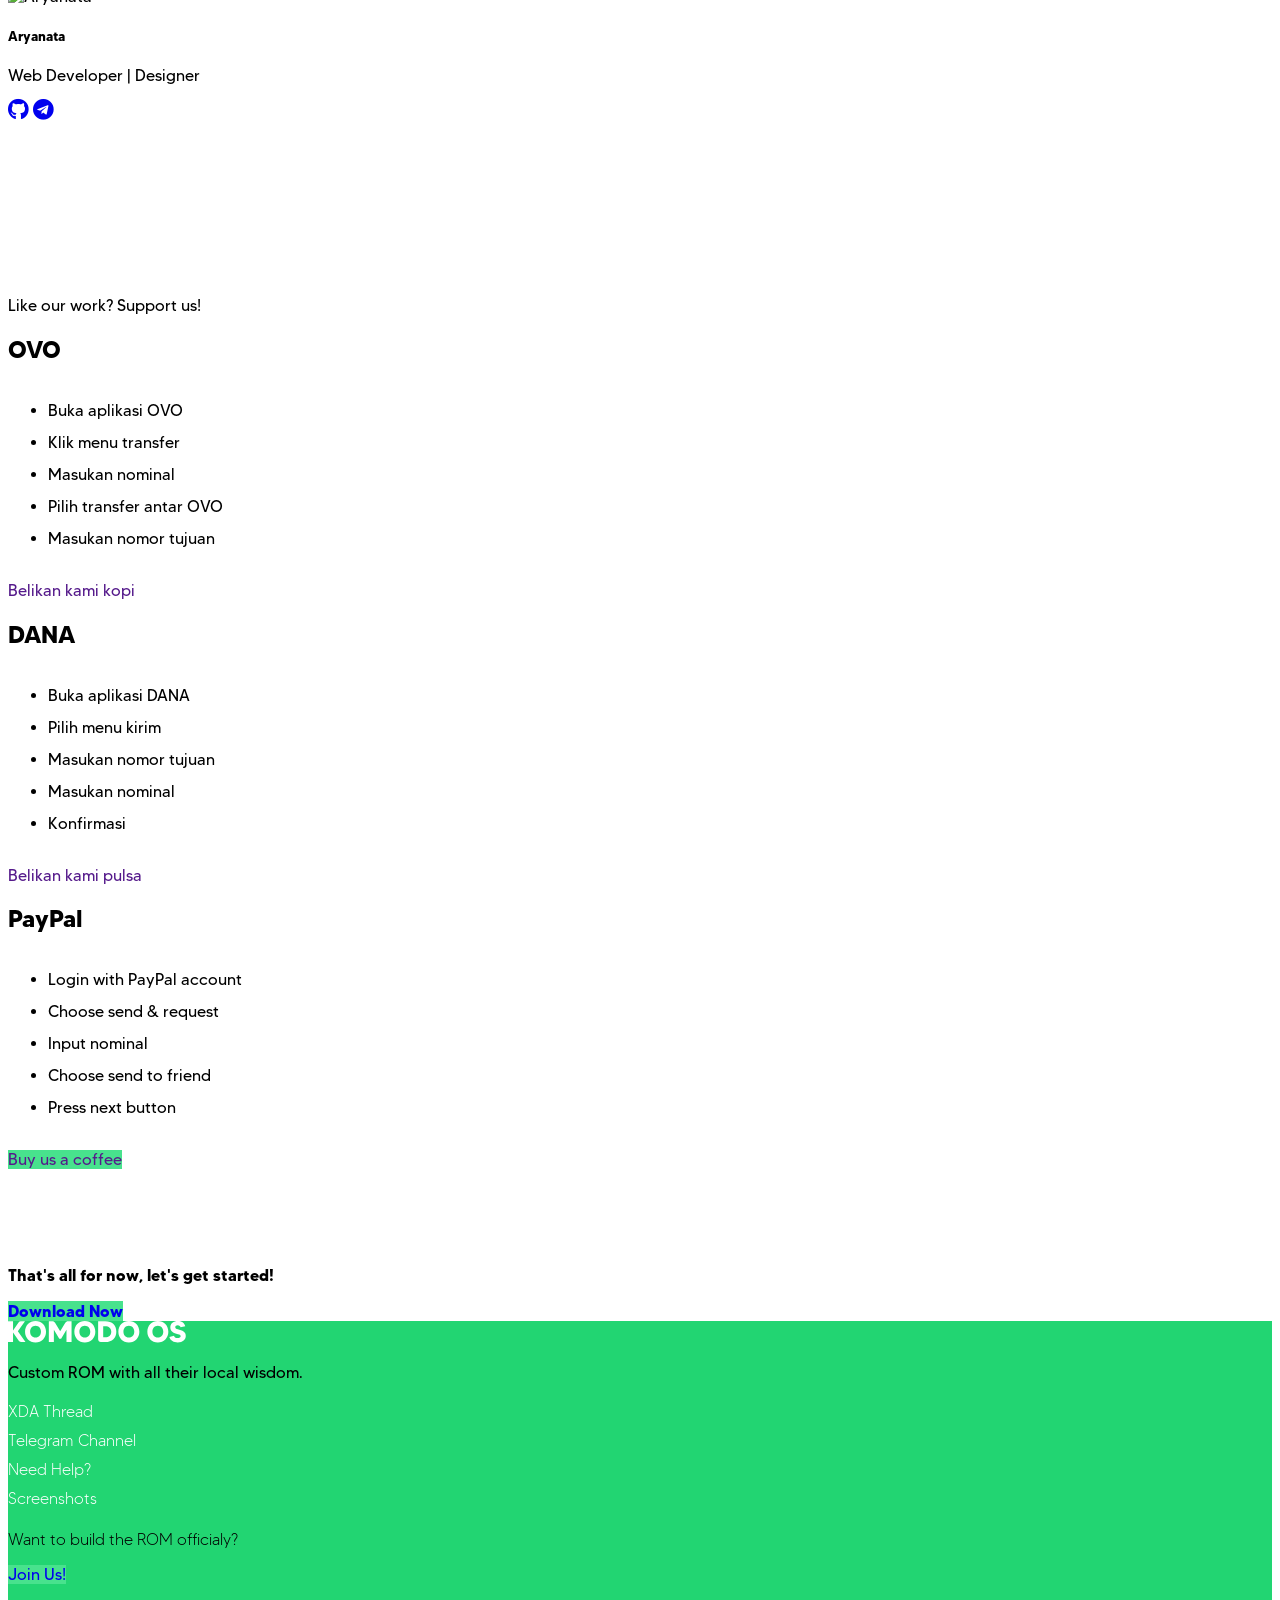
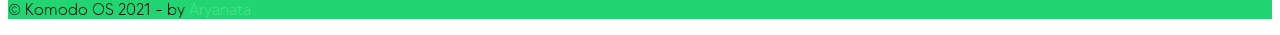
==== commit fea8cddd: "Added download page" ====
--- a/index.html
+++ b/index.html
@@ -79,7 +79,7 @@
                 </p>
                 <br/>
                 <div id="btn-landing" class="text-md-start text-center">
-                  <a class="btn button btn-primary btn-lg" href="#" role="button">Download Now</a>
+                  <a class="btn button btn-primary btn-lg" href="downloads.html" role="button">Download Now</a>
                   <a class="btn button btn-secondary btn-lg px-4" data-bs-toggle="popover" href="#" role="button">Our GitHub</a>
                 </div>
               </div>
@@ -329,7 +329,7 @@
           </div>
           <div id="final-section" class="mt-0 pt-5 text-center">
             <p class="h1 mb-4">That's all for now, let's get started!</p>
-            <a href="" class="btn btn-lg btn-primary fs-3 fw-light px-4">Download Now</a>
+            <a href="downloads.html" class="btn btn-lg btn-primary fs-3 fw-light px-4">Download Now</a>
           </div>
         </div>
       </section>
--- a/scss/main.css
+++ b/scss/main.css
@@ -103,6 +103,22 @@
 
 .btn-donate:focus {
   color: white !important;
+}
+
+.card-download {
+  border-radius: 28px;
+}
+
+.form-control {
+  background-color: #e6e6e6 !important;
+  border-radius: 10px !important;
+  border: none !important;
+  padding: 14px;
+}
+
+.form-control:focus {
+  -webkit-box-shadow: 0 8px 24px rgba(0, 0, 0, 0.18);
+          box-shadow: 0 8px 24px rgba(0, 0, 0, 0.18);
 }
 
 .text-primary {
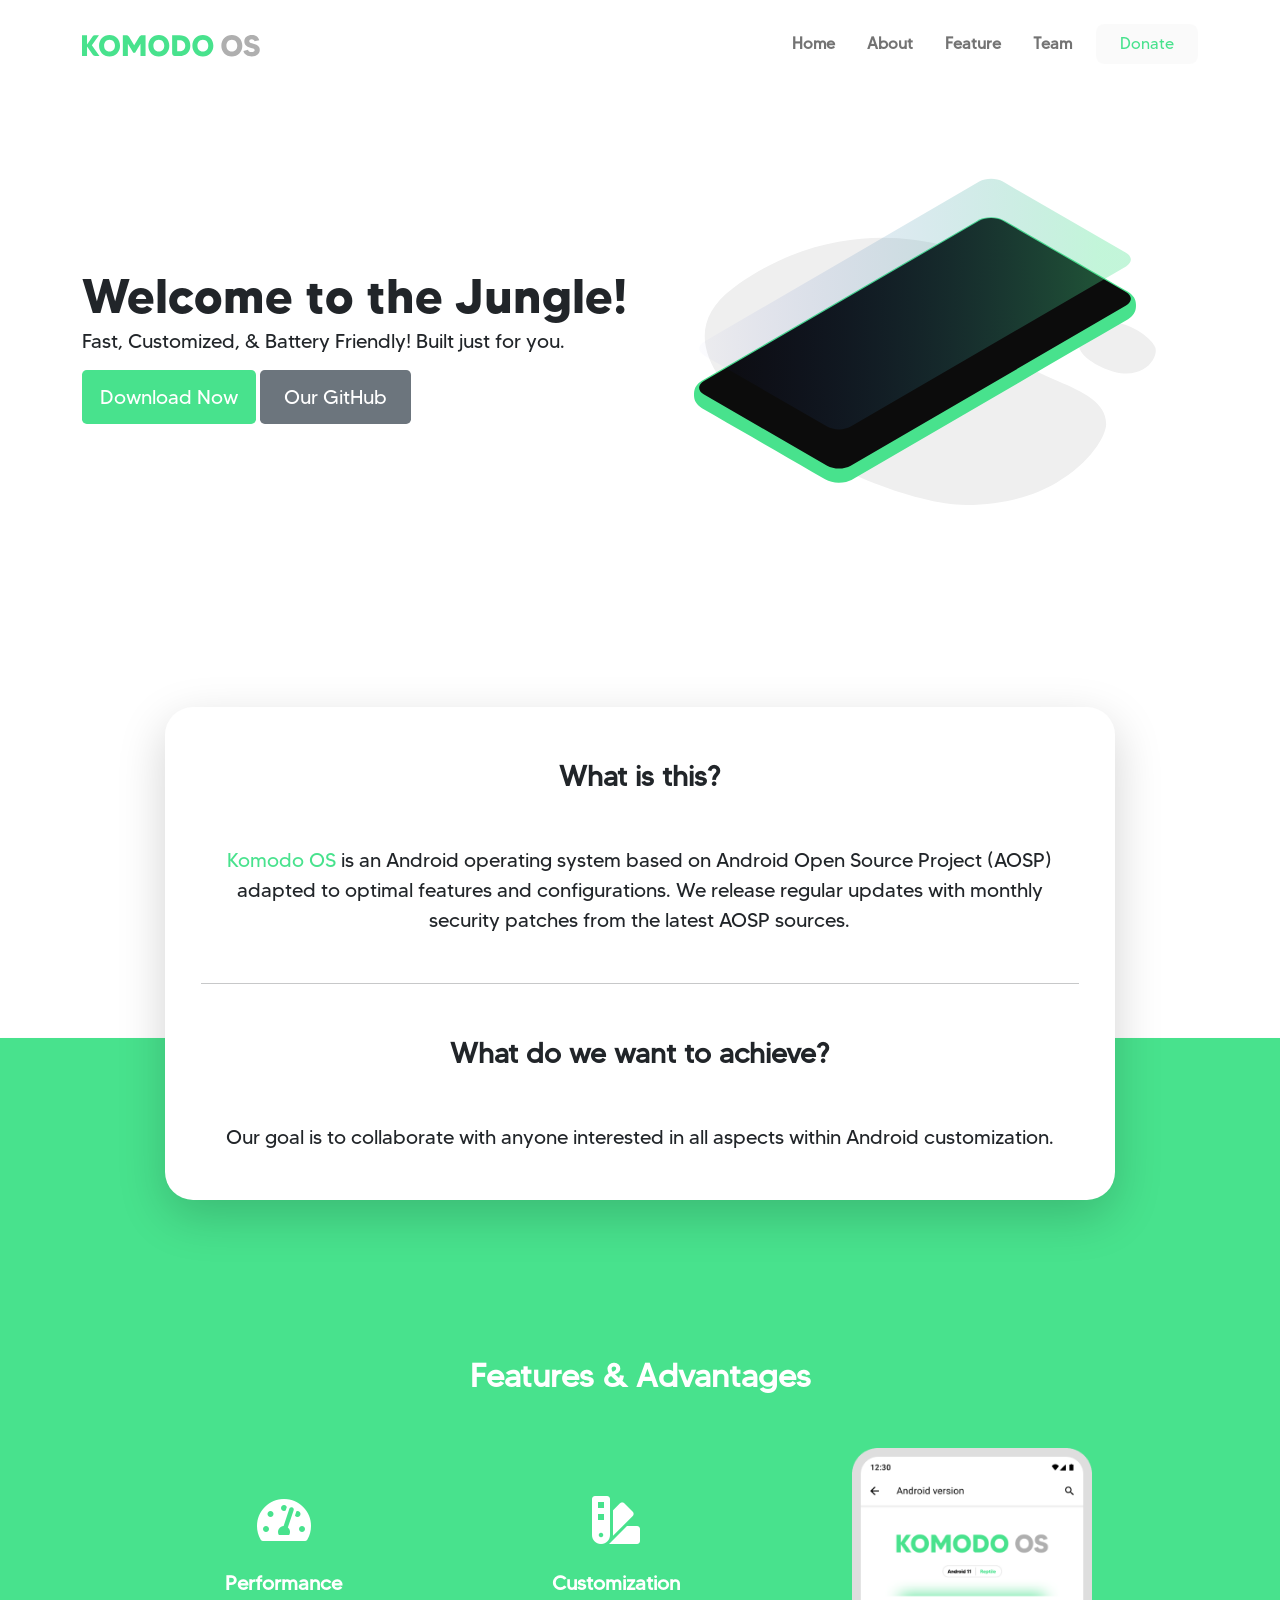
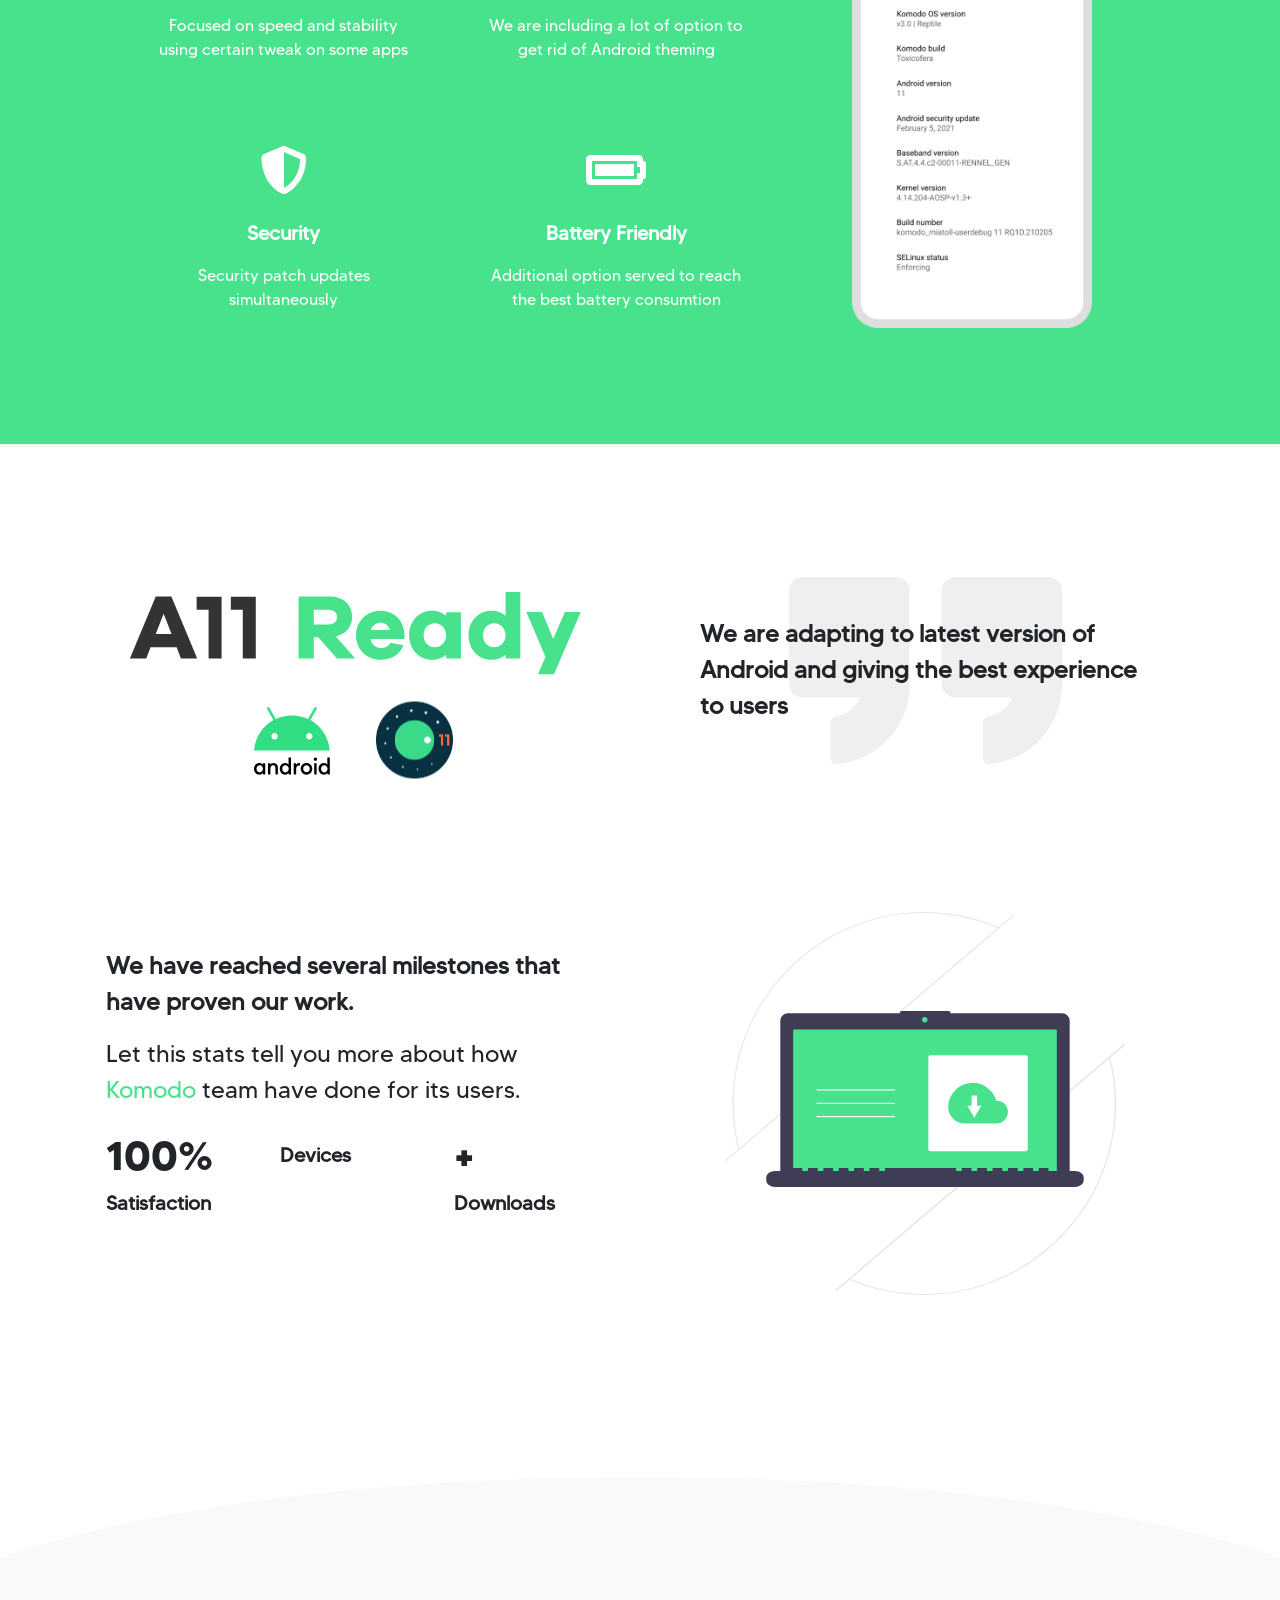
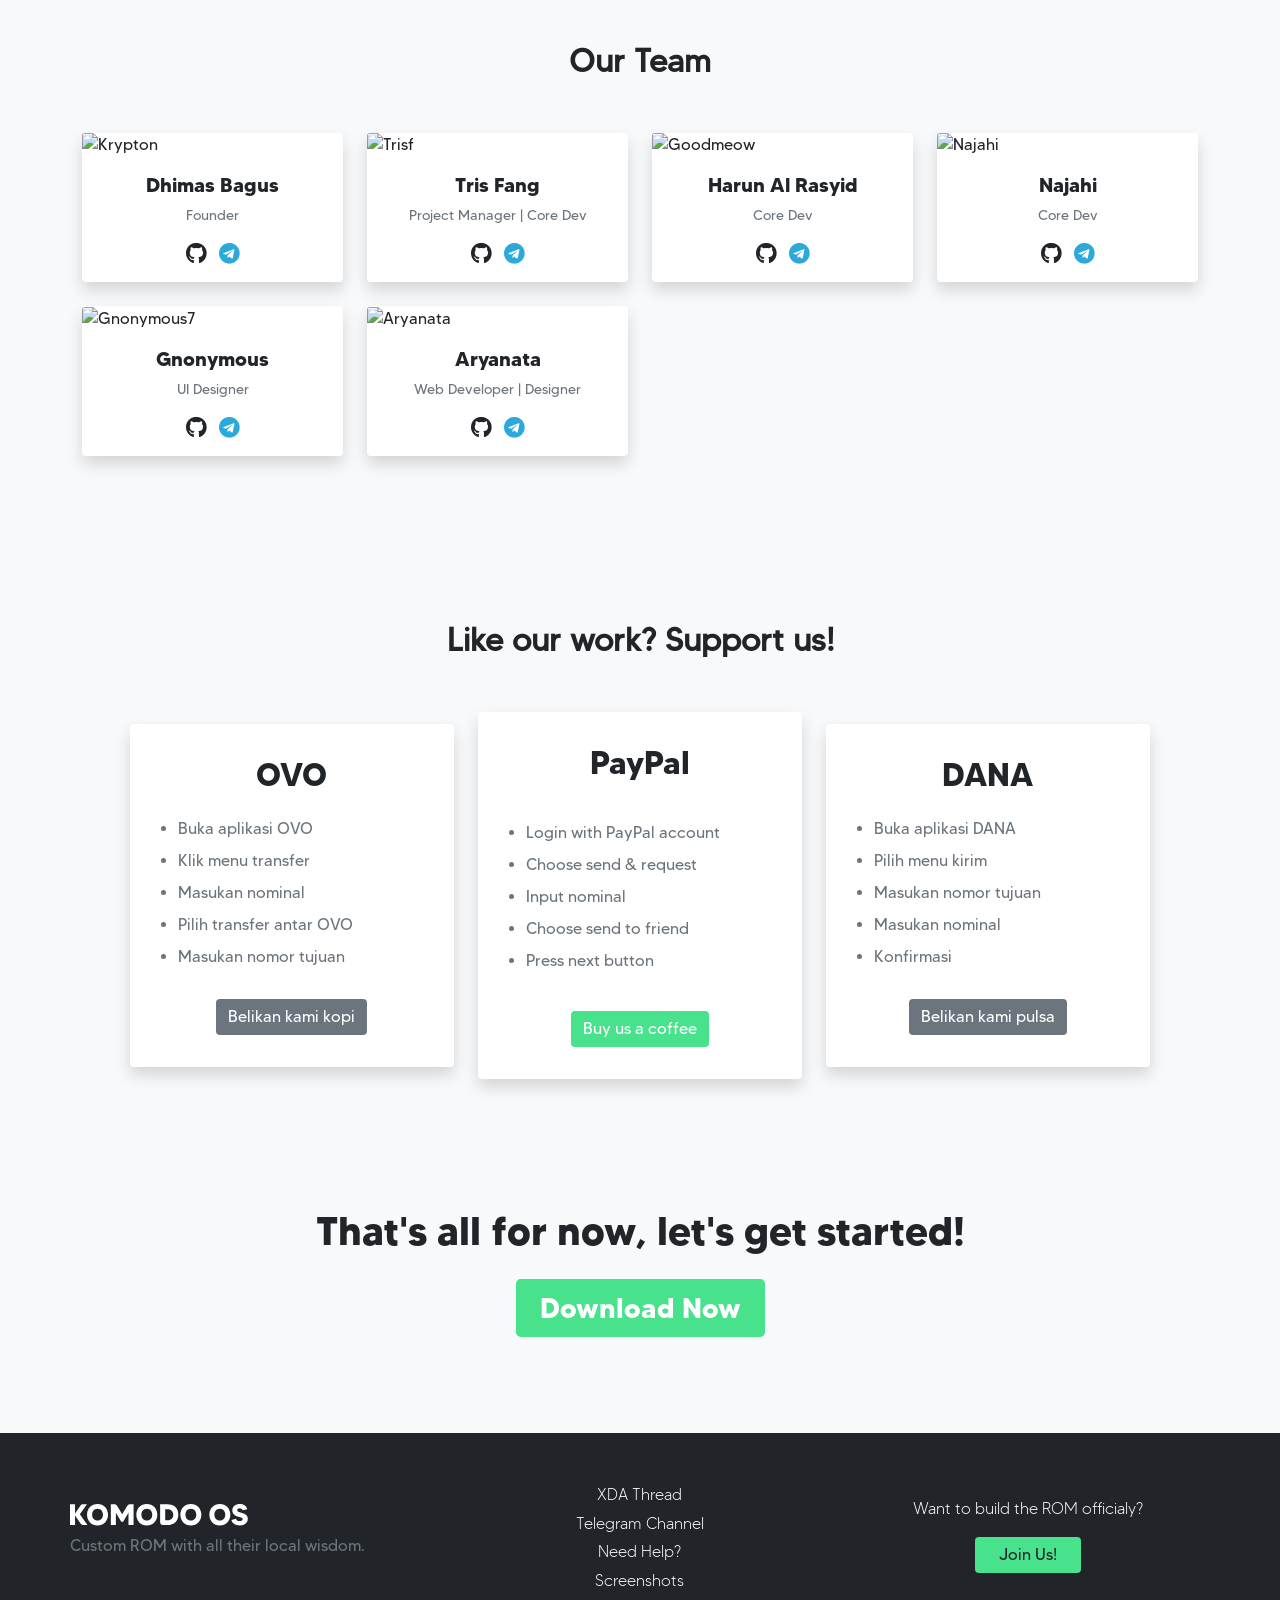
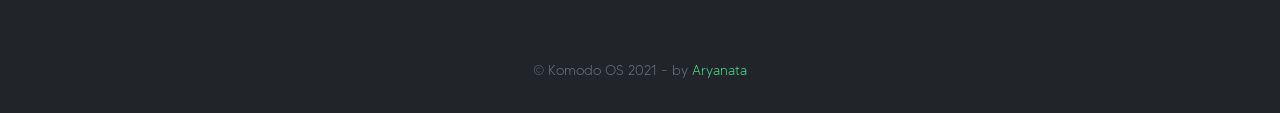
==== commit f0515099: "Download page : Added live search More improvement & layout configuration NPM : Initialize bootstrap" ====
--- a/index.html
+++ b/index.html
@@ -7,8 +7,6 @@
 
     <!-- Favicon -->
     <link rel="shortcut icon" href="assets/favicon.ico"/>
-    <!-- Bootstrap CSS -->
-    <link href="vendor/bootstrap/css/bootstrap.min.css" rel="stylesheet">
     <!-- Fontawesome -->
     <link rel="stylesheet" href="https://pro.fontawesome.com/releases/v5.10.0/css/all.css" integrity="sha384-AYmEC3Yw5cVb3ZcuHtOA93w35dYTsvhLPVnYs9eStHfGJvOvKxVfELGroGkvsg+p" crossorigin="anonymous"/>
     <!-- Fonts Google -->
@@ -169,8 +167,8 @@
         <div class="container">
           <div class="row">
             <div class="col d-flex flex-column">
-              <div class="my-auto text-center text-lg-start">
-                <p class="fs-2 fw-bold">We have reached several milestones that have proven our work.</p>
+              <div class="my-auto mx-0 mx-md-4 text-center text-lg-start">
+                <p class="fs-4 fw-bold">We have reached several milestones that have proven our work.</p>
                 <p class="fs-4">Let this stats tell you more about how <span class="text-primary">Komodo</span> team have done for its users.</p>
                 <div class="row my-4">
                   <div class="col-4">
@@ -210,7 +208,7 @@
                   <h5 class="fw-bold">Dhimas Bagus</h5>
                   <p class="small text-muted text-truncate">Founder</p>
                   <a href="https://github.com/Kry9toN" target="_blank"><i class="fab fa-github fa-lg text-dark mx-1"></i></a>
-                  <a href="https://t.me/Kry9toN" target="_blank"><i class="fab fa-telegram fa-lg text-blue mx-1"></i></a>
+                  <a href="https://t.me/Kry9toN" target="_blank"><i class="fab fa-telegram fa-lg mx-1"></i></a>
                 </div>
               </div>
             </div> <!-- * End of card -->
@@ -221,7 +219,7 @@
                   <h5 class="fw-bold">Tris Fang</h5>
                   <p class="small text-muted text-truncate">Project Manager | Core Dev</p>
                   <a href="https://github.com/trisfaizal" target="_blank"><i class="fab fa-github fa-lg text-dark mx-1"></i></a>
-                  <a href="https://t.me/trisf" target="_blank"><i class="fab fa-telegram fa-lg text-blue mx-1"></i></a>
+                  <a href="https://t.me/trisf" target="_blank"><i class="fab fa-telegram fa-lg mx-1"></i></a>
                 </div>
               </div>
             </div> <!-- * End of card -->
@@ -232,7 +230,7 @@
                   <h5 class="fw-bold">Harun Al Rasyid</h5>
                   <p class="small text-muted text-truncate">Core Dev</p>
                   <a href="https://github.com/goodmeow" target="_blank"><i class="fab fa-github fa-lg text-dark mx-1"></i></a>
-                  <a href="https://t.me/Aarunalr" target="_blank"><i class="fab fa-telegram fa-lg text-blue mx-1"></i></a>
+                  <a href="https://t.me/Aarunalr" target="_blank"><i class="fab fa-telegram fa-lg mx-1"></i></a>
                 </div>
               </div>
             </div> <!-- * End of card -->
@@ -243,7 +241,7 @@
                   <h5 class="fw-bold">Najahi</h5>
                   <p class="small text-muted text-truncate">Core Dev</p>
                   <a href="https://github.com/najahiiii" target="_blank"><i class="fab fa-github fa-lg text-dark mx-1"></i></a>
-                  <a href="https://t.me/Najahiii" target="_blank"><i class="fab fa-telegram fa-lg text-blue mx-1"></i></a>
+                  <a href="https://t.me/Najahiii" target="_blank"><i class="fab fa-telegram fa-lg mx-1"></i></a>
                 </div>
               </div>
             </div> <!-- * End of card -->
@@ -254,7 +252,7 @@
                   <h5 class="fw-bold">Gnonymous</h5>
                   <p class="small text-muted text-truncate">UI Designer</p>
                   <a href="https://github.com/Gnonymous7" target="_blank"><i class="fab fa-github fa-lg text-dark mx-1"></i></a>
-                  <a href="https://t.me/ImYourGege" target="_blank"><i class="fab fa-telegram fa-lg text-blue mx-1"></i></a>
+                  <a href="https://t.me/ImYourGege" target="_blank"><i class="fab fa-telegram fa-lg mx-1"></i></a>
                 </div>
               </div>
             </div> <!-- * End of card -->
@@ -265,7 +263,7 @@
                   <h5 class="fw-bold">Aryanata</h5>
                   <p class="small text-muted text-truncate">Web Developer | Designer</p>
                   <a href="https://github.com/aryanataandi" target="_blank"><i class="fab fa-github fa-lg text-dark mx-1"></i></a>
-                  <a href="https://t.me/aryanata_andi" target="_blank"><i class="fab fa-telegram fa-lg text-blue mx-1"></i></a>
+                  <a href="https://t.me/aryanata_andi" target="_blank"><i class="fab fa-telegram fa-lg mx-1"></i></a>
                 </div>
               </div>
             </div> <!-- * End of card -->
@@ -374,6 +372,7 @@
     <script src="https://code.jquery.com/jquery-3.5.1.min.js" integrity="sha256-9/aliU8dGd2tb6OSsuzixeV4y/faTqgFtohetphbbj0=" crossorigin="anonymous"></script>
     <!-- My Javascript -->
     <script src="js/main.js"></script>
+    <script src="js/index.js"></script>
 
   </body>
 </html>
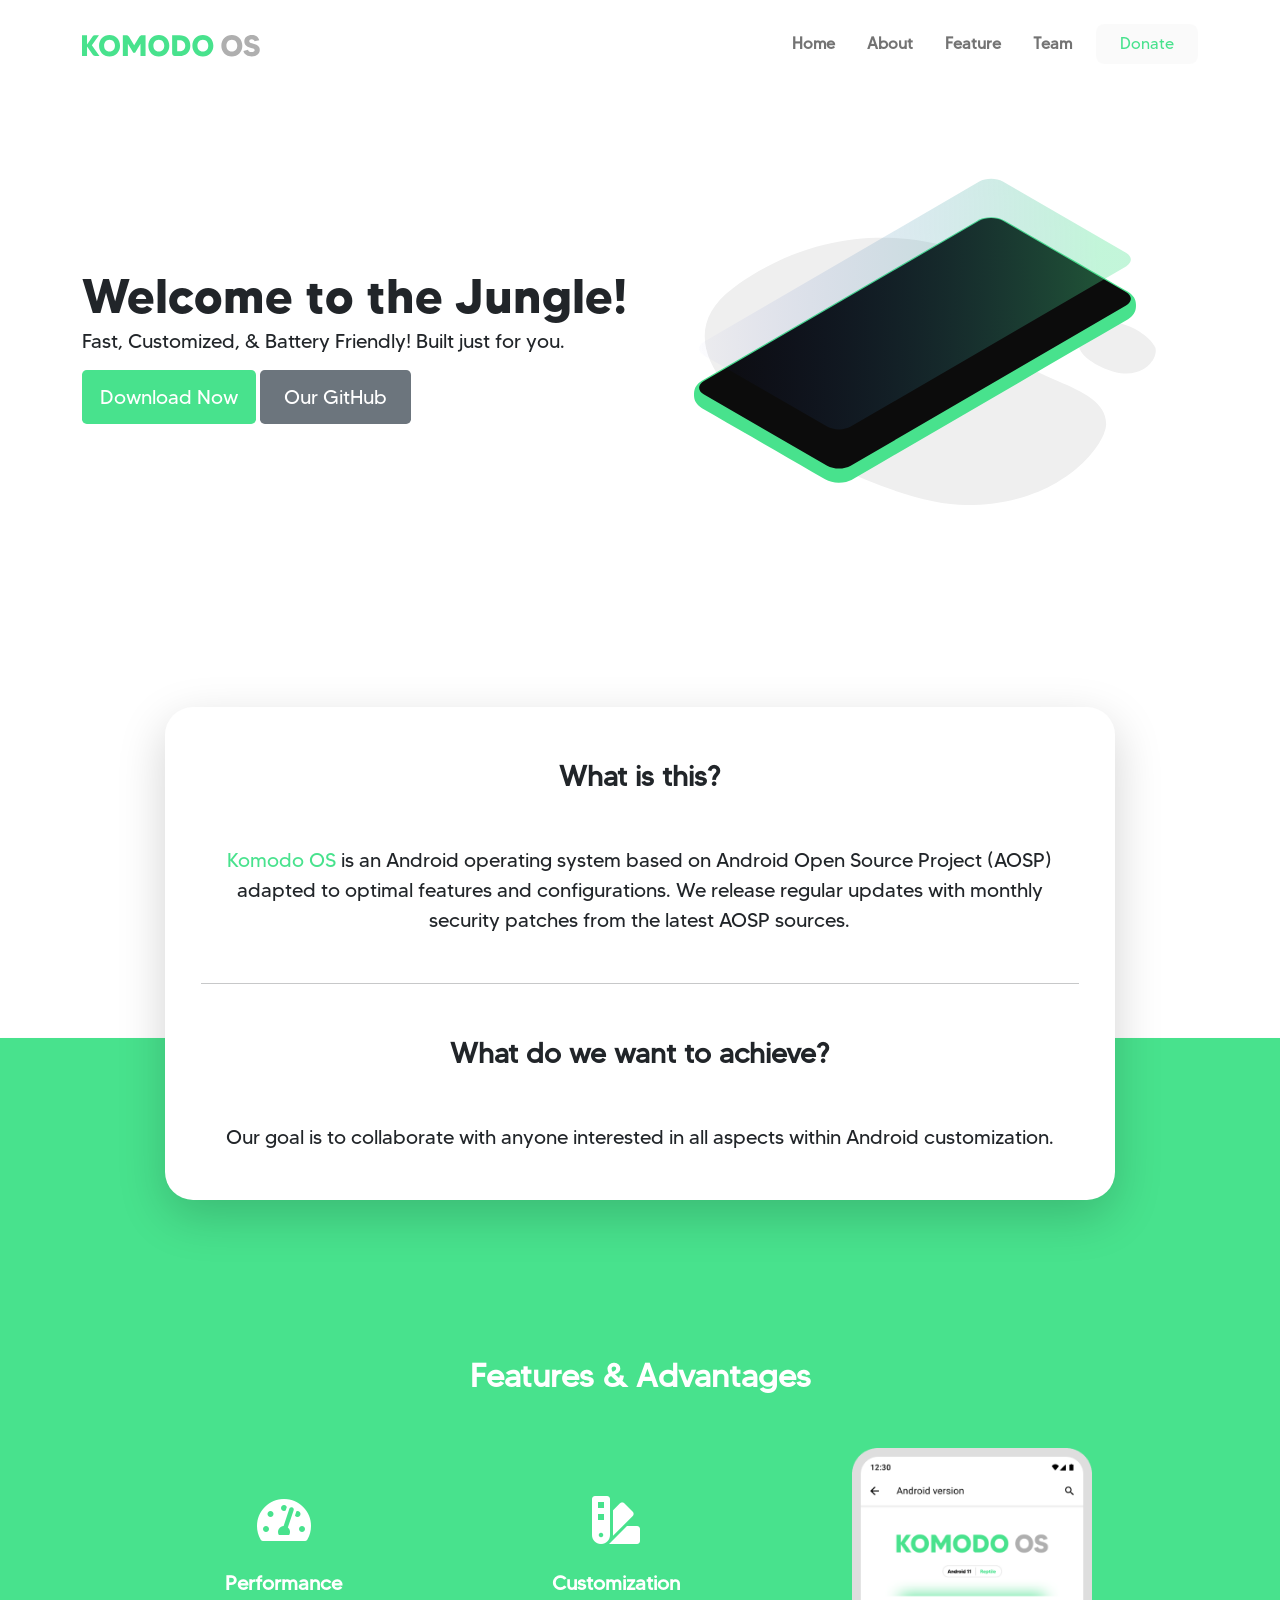
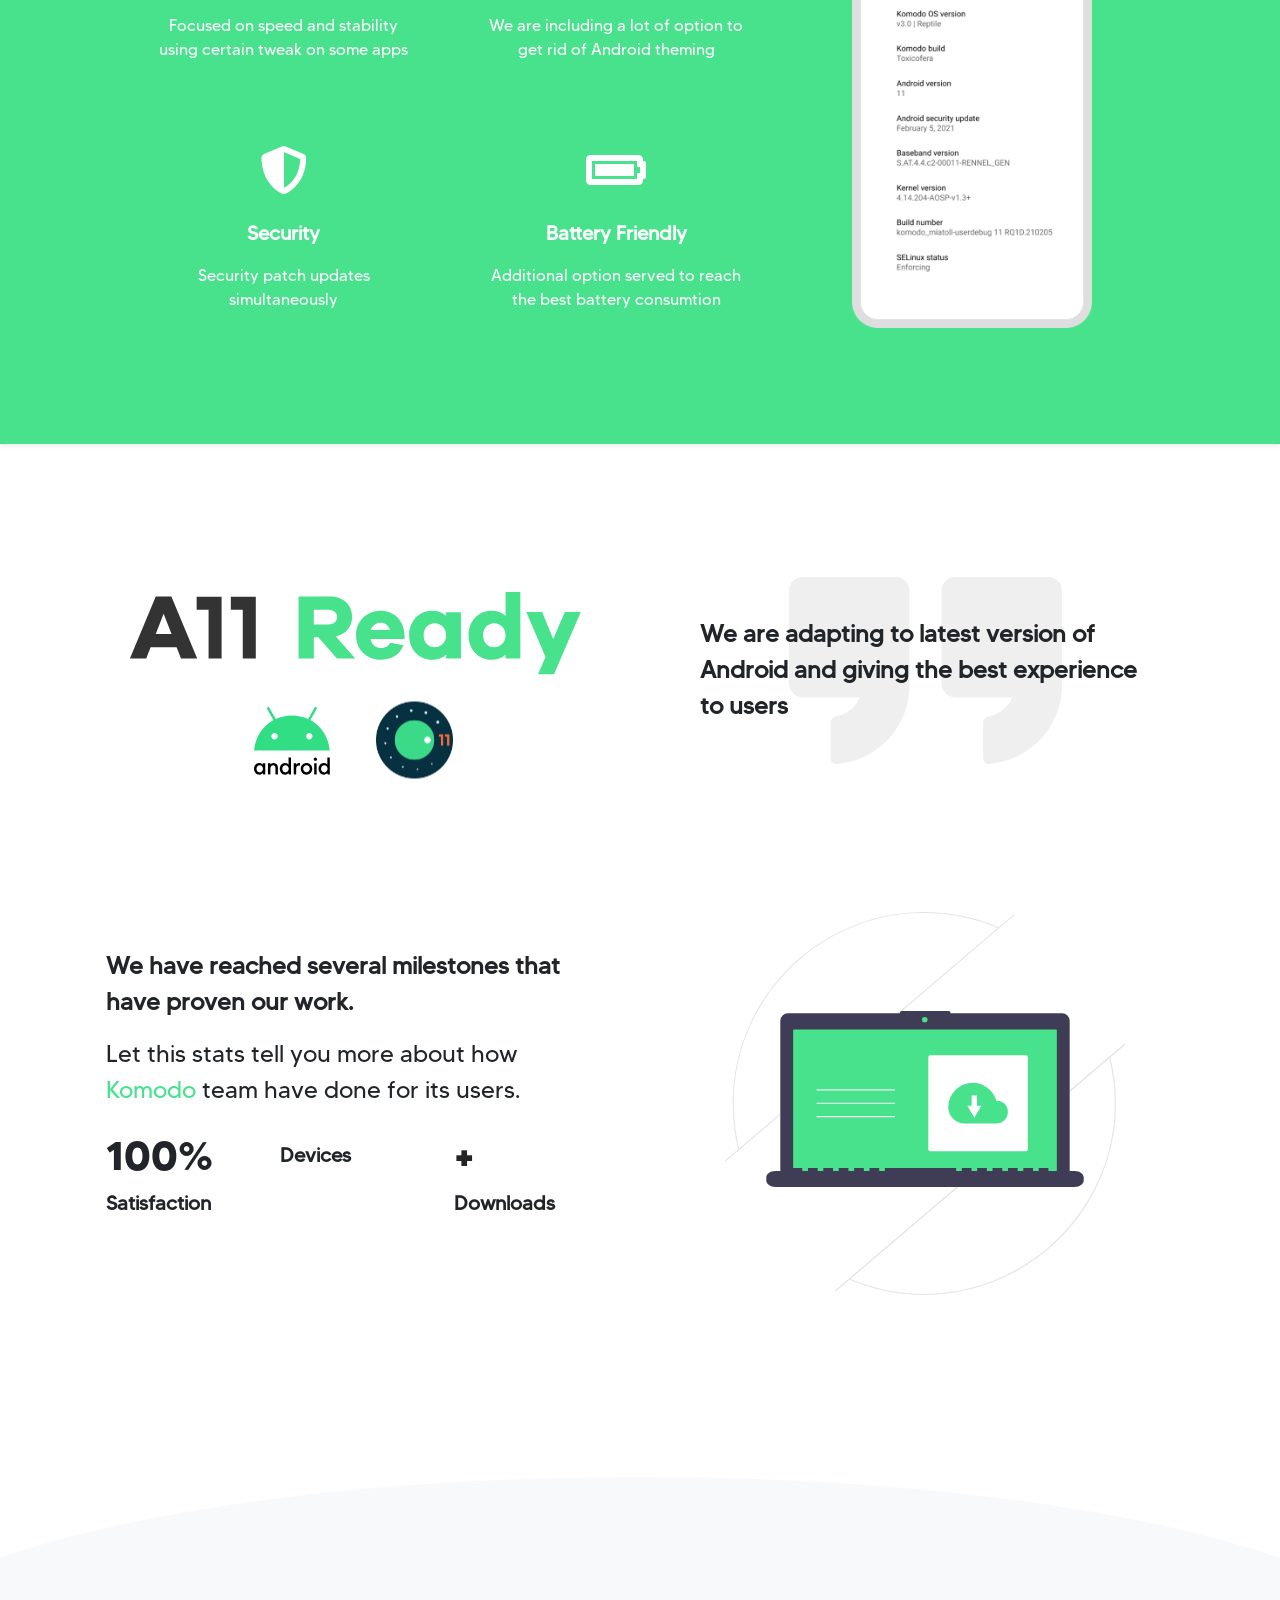
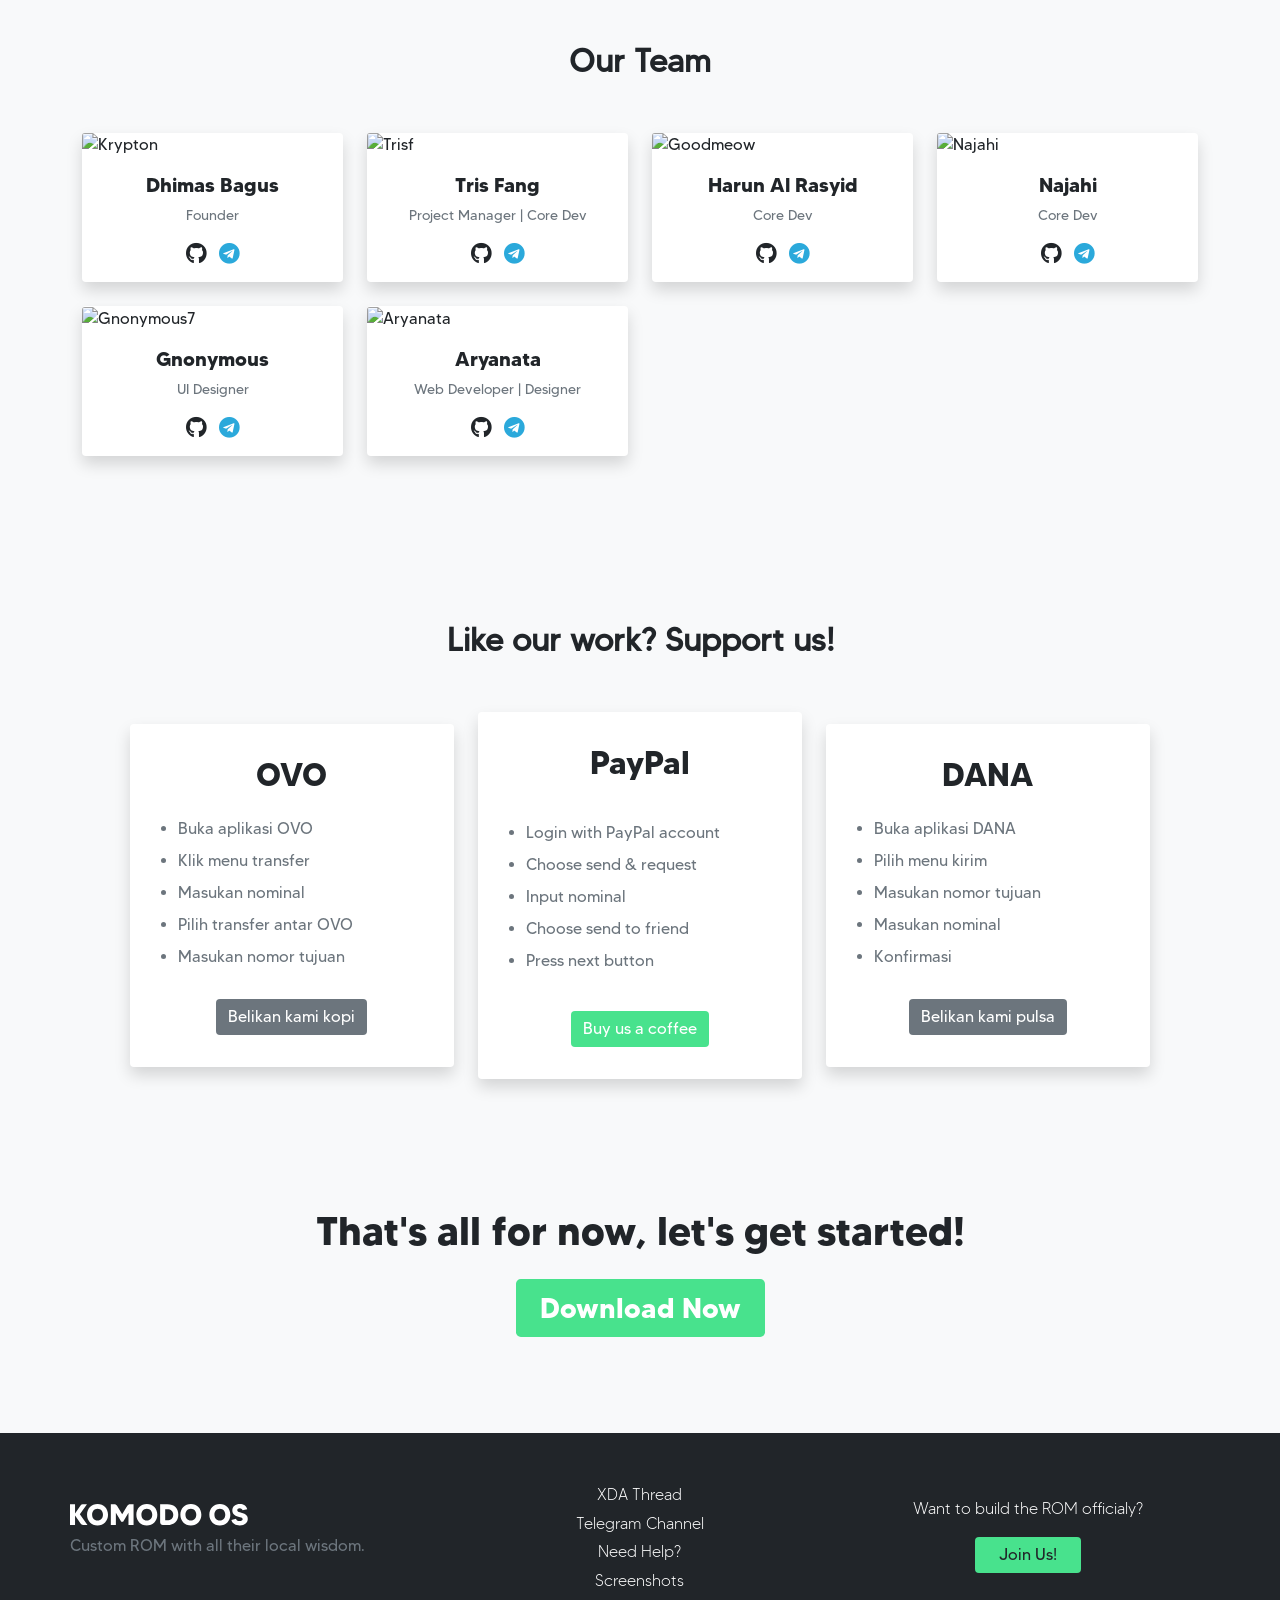
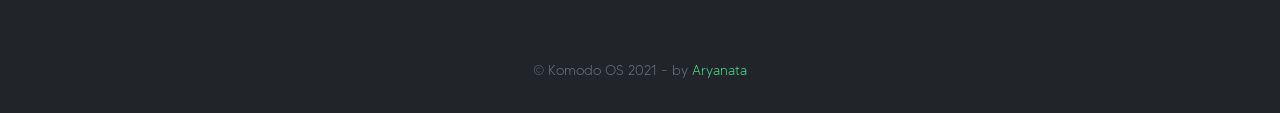
==== commit 28440aff: "Readded AOS" ====
--- a/index.html
+++ b/index.html
@@ -7,6 +7,8 @@
 
     <!-- Favicon -->
     <link rel="shortcut icon" href="assets/favicon.ico"/>
+    <!-- AOS -->
+    <link href="https://unpkg.com/aos@2.3.1/dist/aos.css" rel="stylesheet">
     <!-- Fontawesome -->
     <link rel="stylesheet" href="https://pro.fontawesome.com/releases/v5.10.0/css/all.css" integrity="sha384-AYmEC3Yw5cVb3ZcuHtOA93w35dYTsvhLPVnYs9eStHfGJvOvKxVfELGroGkvsg+p" crossorigin="anonymous"/>
     <!-- Fonts Google -->
@@ -66,7 +68,7 @@
       <section id="section-1"> 
         <div class="container my-4">
           <div class="row d-flex align-items-center">
-            <div class="col-12 col-md-7 col-lg-6 order-md-1 order-2">
+            <div class="col-12 col-md-7 col-lg-6 order-md-1 order-2" data-aos="fade-up">
               <div class="mt-2 text-md-start text-center">
                 <h1 class="display-5 display-md-4">
                   Welcome to the Jungle!
@@ -82,7 +84,7 @@
                 </div>
               </div>
             </div>
-            <div class="col-12 col-md-5 col-lg-6 order-md-2 order-1">
+            <div class="col-12 col-md-5 col-lg-6 order-md-2 order-1" data-aos="fade-up" data-aos-delay="100">
               <!-- TODO change the hero.svg -->
               <img id="hero-img" src="assets/hero.svg" alt="hero" class="img-fluid pb-4 pb-md-0 d-flex mx-auto" style="z-index: -20;" draggable="false"/>
             </div>
@@ -115,10 +117,10 @@
       <section id="section-3" class="bg-primary text-white shadow-sm">
         <div class="bg-primary"></div>
         <div class="container py-5">
-            <p id="sec-3" class="fs-2 text-center pt-3 mb-0 mb-md-5 fw-bold">Features & Advantages</p>
+            <p id="sec-3" class="fs-2 text-center pt-3 mb-0 mb-md-5 fw-bold" data-aos="fade-down">Features & Advantages</p>
           <div class="row justify-content-center">
             <div class="col-12 col-md-7 order-2 order-md-1">
-              <div class="row text-center mt-5 d-flex">
+              <div class="row text-center mt-5 d-flex" data-aos="fade-right">
                 <div class="col-8 col-md-6 mx-auto">
                   <i class="fas fa-tachometer-alt fa-3x mb-4"></i>
                   <p class="fs-5 fw-bolder">Performance</p>
@@ -141,7 +143,7 @@
                 </div>
               </div>
             </div>
-            <div class="col-12 col-md-4 order-1 order-md-2">
+            <div class="col-12 col-md-4 order-1 order-md-2" data-aos="fade-left" data-aos-offset="140">
               <img id="ss-img" src="assets/ss.png" alt="screenshot" class="d-flex mx-auto my-5 my-md-0" draggable="false">
             </div>
           </div>
@@ -152,10 +154,10 @@
       <section id="section-4">
         <div class="container">
           <div class="row justify-content-center">
-            <div class="col-12 col-md-6">
+            <div class="col-12 col-md-6" data-aos="fade-right">
               <img id="a11-img" src="assets/a11.svg" alt="a11 ready" class="img-fluid d-flex mx-auto mt-5" draggable="false">
             </div>
-            <div class="col-12 col-md-6">
+            <div class="col-12 col-md-6" data-aos="fade-left">
               <p id="section-4-quotes" class="text-center text-md-start fs-4 fs-md-2 fw-bold px-5">We are adapting to latest version of Android and giving the best experience to users</p>
             </div>
           </div>
@@ -166,7 +168,7 @@
       <section id="count">
         <div class="container">
           <div class="row">
-            <div class="col d-flex flex-column">
+            <div class="col d-flex flex-column" data-aos="fade-right">
               <div class="my-auto mx-0 mx-md-4 text-center text-lg-start">
                 <p class="fs-4 fw-bold">We have reached several milestones that have proven our work.</p>
                 <p class="fs-4">Let this stats tell you more about how <span class="text-primary">Komodo</span> team have done for its users.</p>
@@ -186,7 +188,7 @@
                 </div>
               </div>
             </div>
-            <div class="col d-lg-flex d-none">
+            <div class="col d-lg-flex d-none" data-aos="fade-left">
               <img src="assets/download.svg" alt="Download"  class="img-fluid m-auto" draggable="false">
             </div>
           </div>
@@ -198,8 +200,8 @@
       <!-- ? Section 5 : Team -->
       <section id="section-5" class="bg-light pb-5">
         <div class="container pb-5">
-          <p id="sec-3" class="fs-2 text-center mb-5 fw-bold">Our Team</p>
-          <div class="row row-cols-2 row-cols-lg-4 g-4">
+          <p id="sec-3" class="fs-2 text-center mb-5 fw-bold" data-aos="fade-in">Our Team</p>
+          <div class="row row-cols-2 row-cols-lg-4 g-4" data-aos="fade-up" data-aos-offset="280">
             <!-- TODO Duplicate these line -->
             <div class="col"> <!-- * Card -->
               <div class="bg-white h-100 shadow rounded">
@@ -272,7 +274,7 @@
             <p class="fs-2 text-center mb-5 fw-bold">Like our work? Support us!</p>
             <p class="text-center"></p>
             <div class="row row-cols-1 row-cols-lg-3 g-4 align-items-center px-5">
-              <div class="col order-2 order-lg-1"> <!-- * Card -->
+              <div class="col order-2 order-lg-1" data-aos="fade-left" data-aos-offset="380" data-aos-delay="400"> <!-- * Card -->
                 <div class="bg-white shadow rounded py-3">
                   <div class="card-body">
                     <h2 class="fw-bold text-center">OVO</h2>
@@ -289,7 +291,7 @@
                   </div>
                 </div>
               </div> <!-- * End of card -->
-              <div class="col order-3"> <!-- * Card -->
+              <div class="col order-3" data-aos="fade-right" data-aos-offset="380" data-aos-delay="400"> <!-- * Card -->
                 <div class="bg-white shadow rounded py-3">
                   <div class="card-body">
                     <h2 class="fw-bold text-center">DANA</h2>
@@ -306,7 +308,7 @@
                   </div>
                 </div>
               </div> <!-- * End of card -->
-              <div class="col order-1 order-lg-2"> <!-- * Card -->
+              <div class="col order-1 order-lg-2" data-aos="fade-in" data-aos-offset="380"> <!-- * Card -->
                 <div class="bg-white shadow rounded py-3">
                   <div class="card-body">
                     <h2 class="fw-bold text-center">PayPal</h2>
@@ -368,6 +370,8 @@
 
     <!-- Bootstrap Bundle with Popper -->
     <script src="vendor/bootstrap/js/bootstrap.bundle.min.js"></script>
+    <!-- AOS -->
+    <script src="https://unpkg.com/aos@2.3.1/dist/aos.js"></script>
     <!-- jQuery -->
     <script src="https://code.jquery.com/jquery-3.5.1.min.js" integrity="sha256-9/aliU8dGd2tb6OSsuzixeV4y/faTqgFtohetphbbj0=" crossorigin="anonymous"></script>
     <!-- My Javascript -->
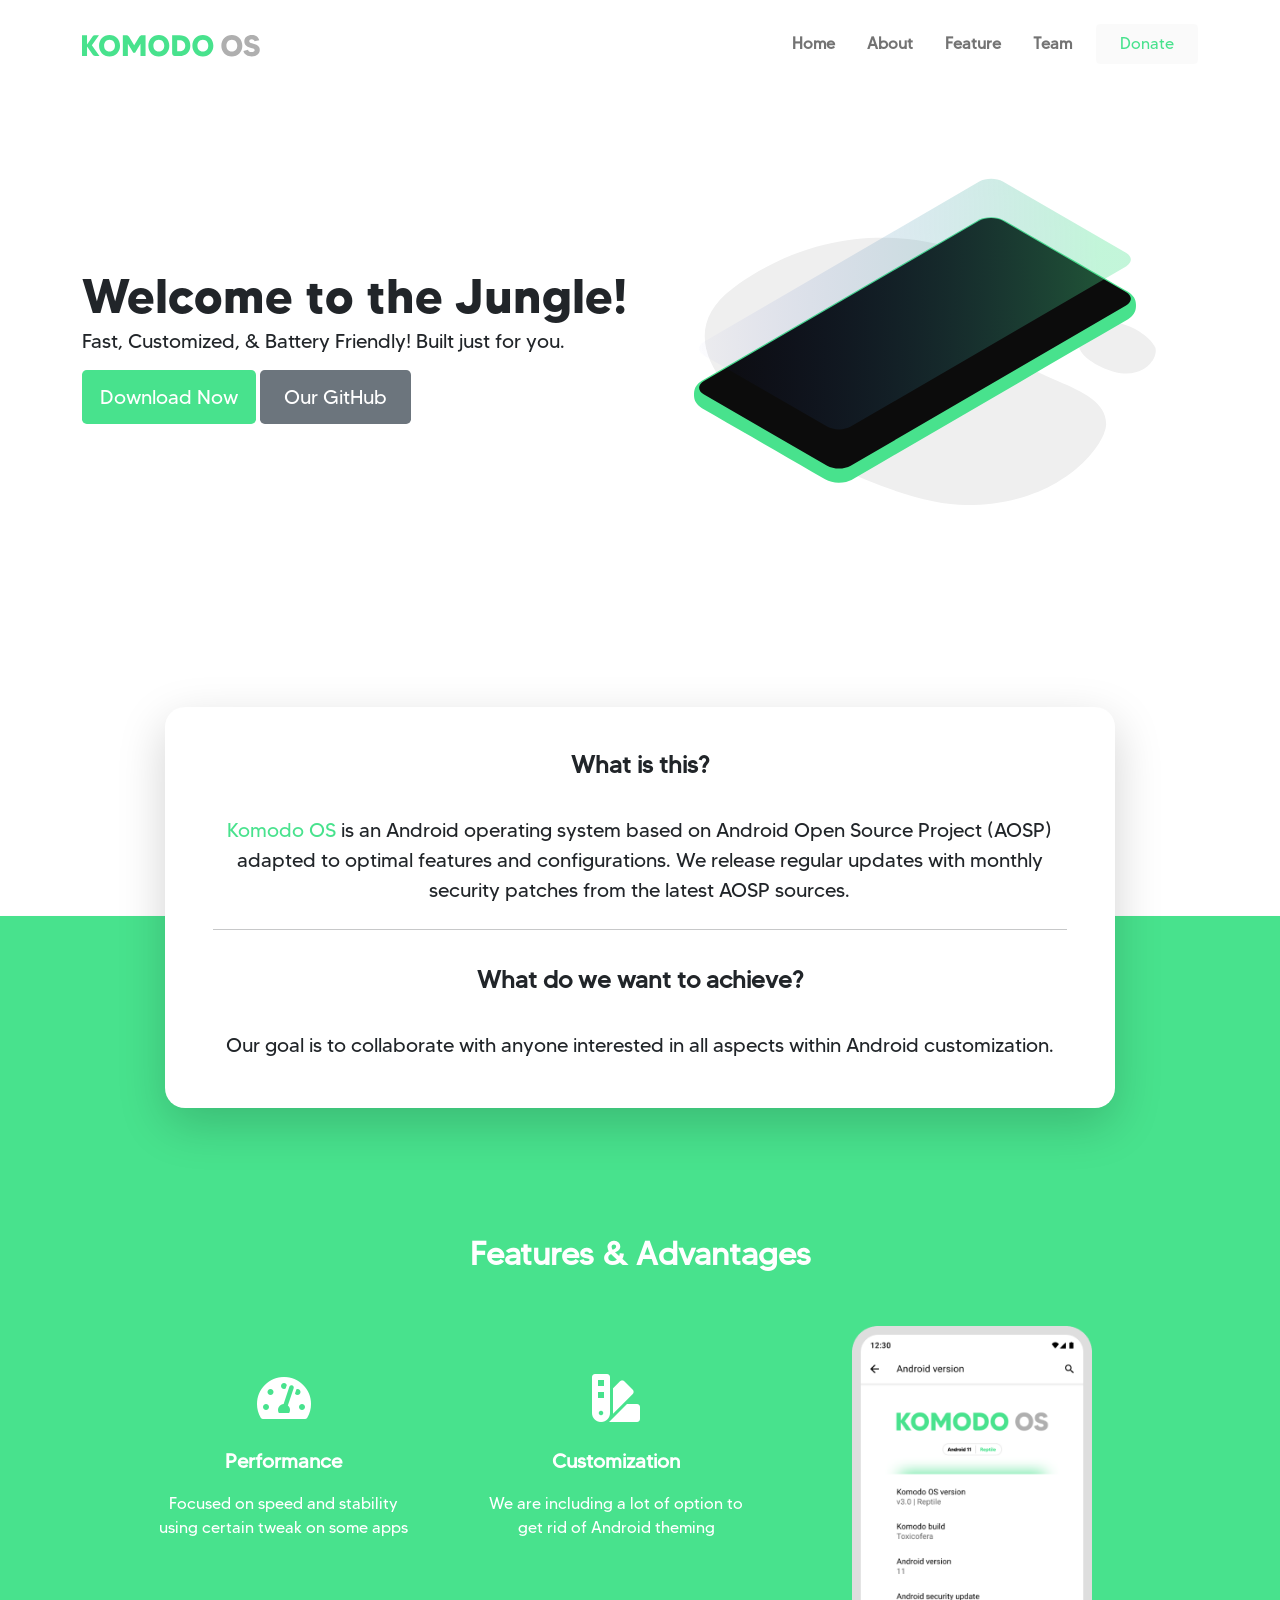
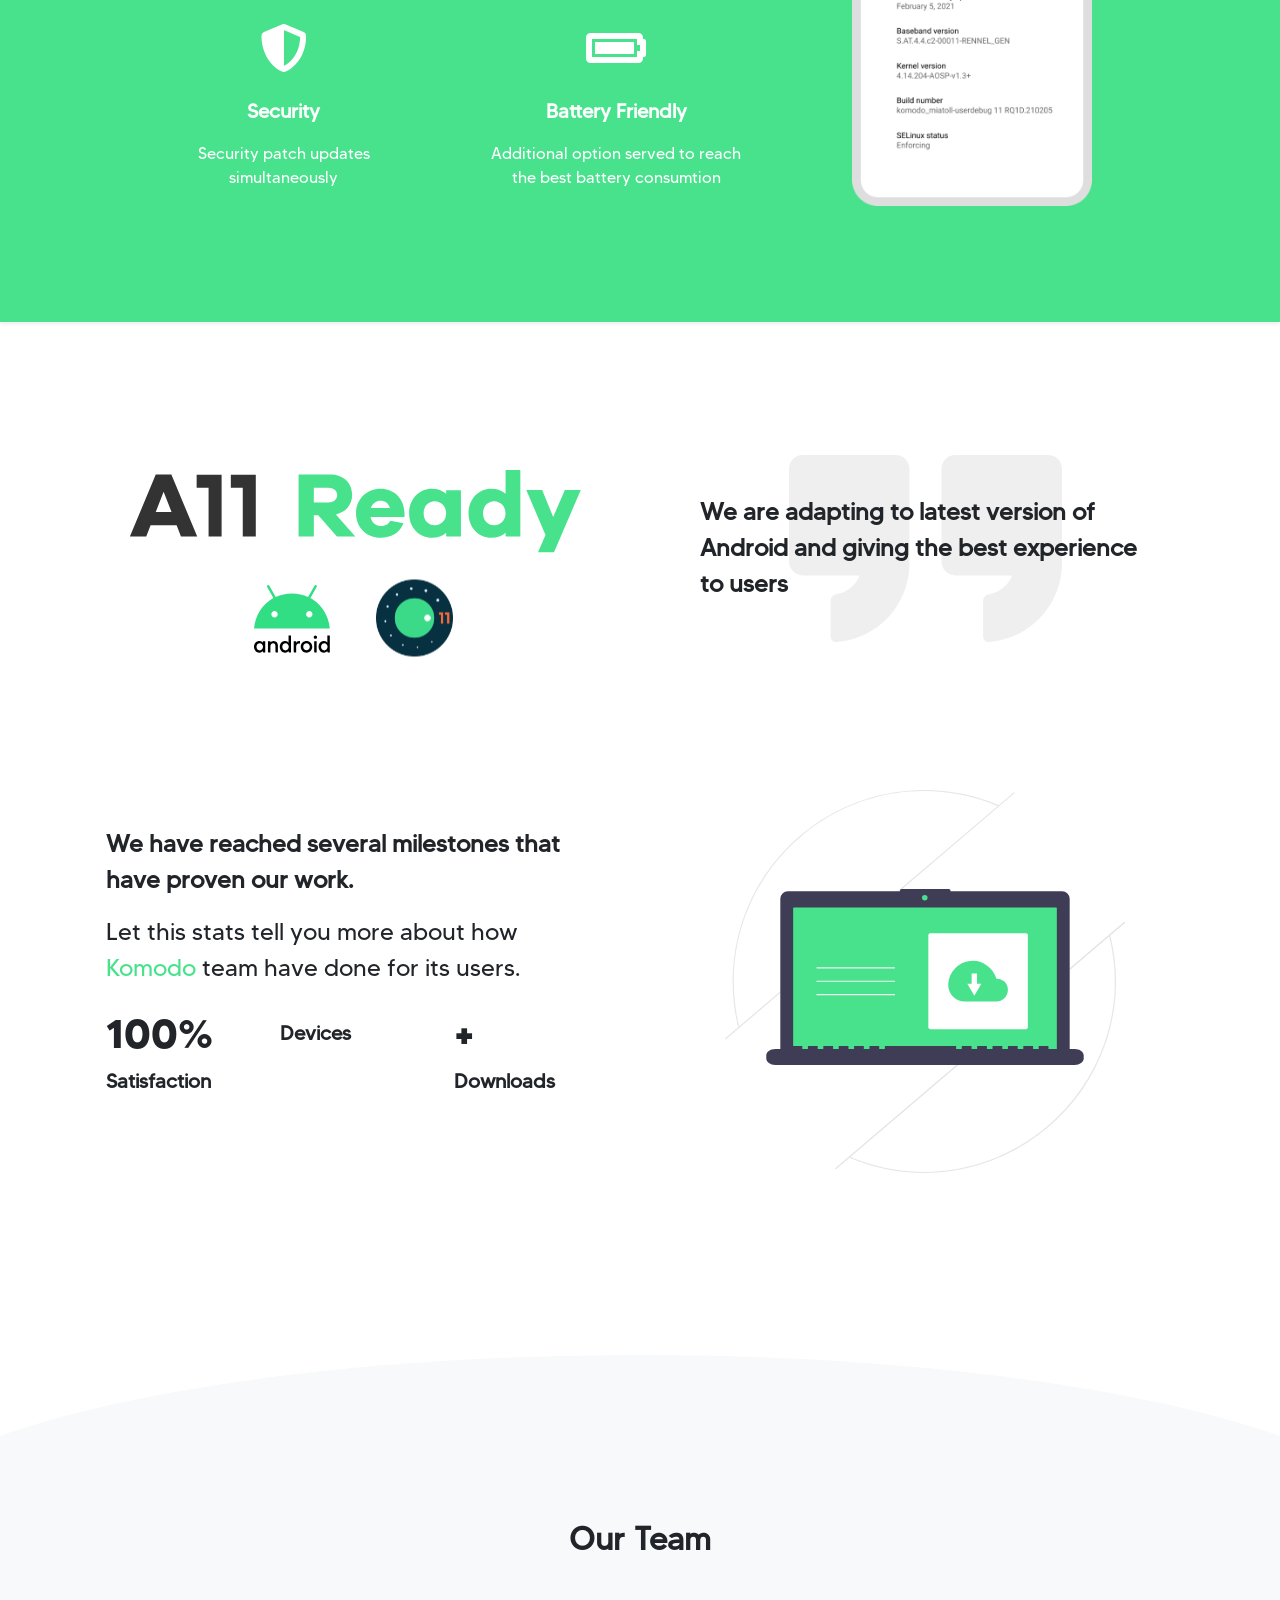
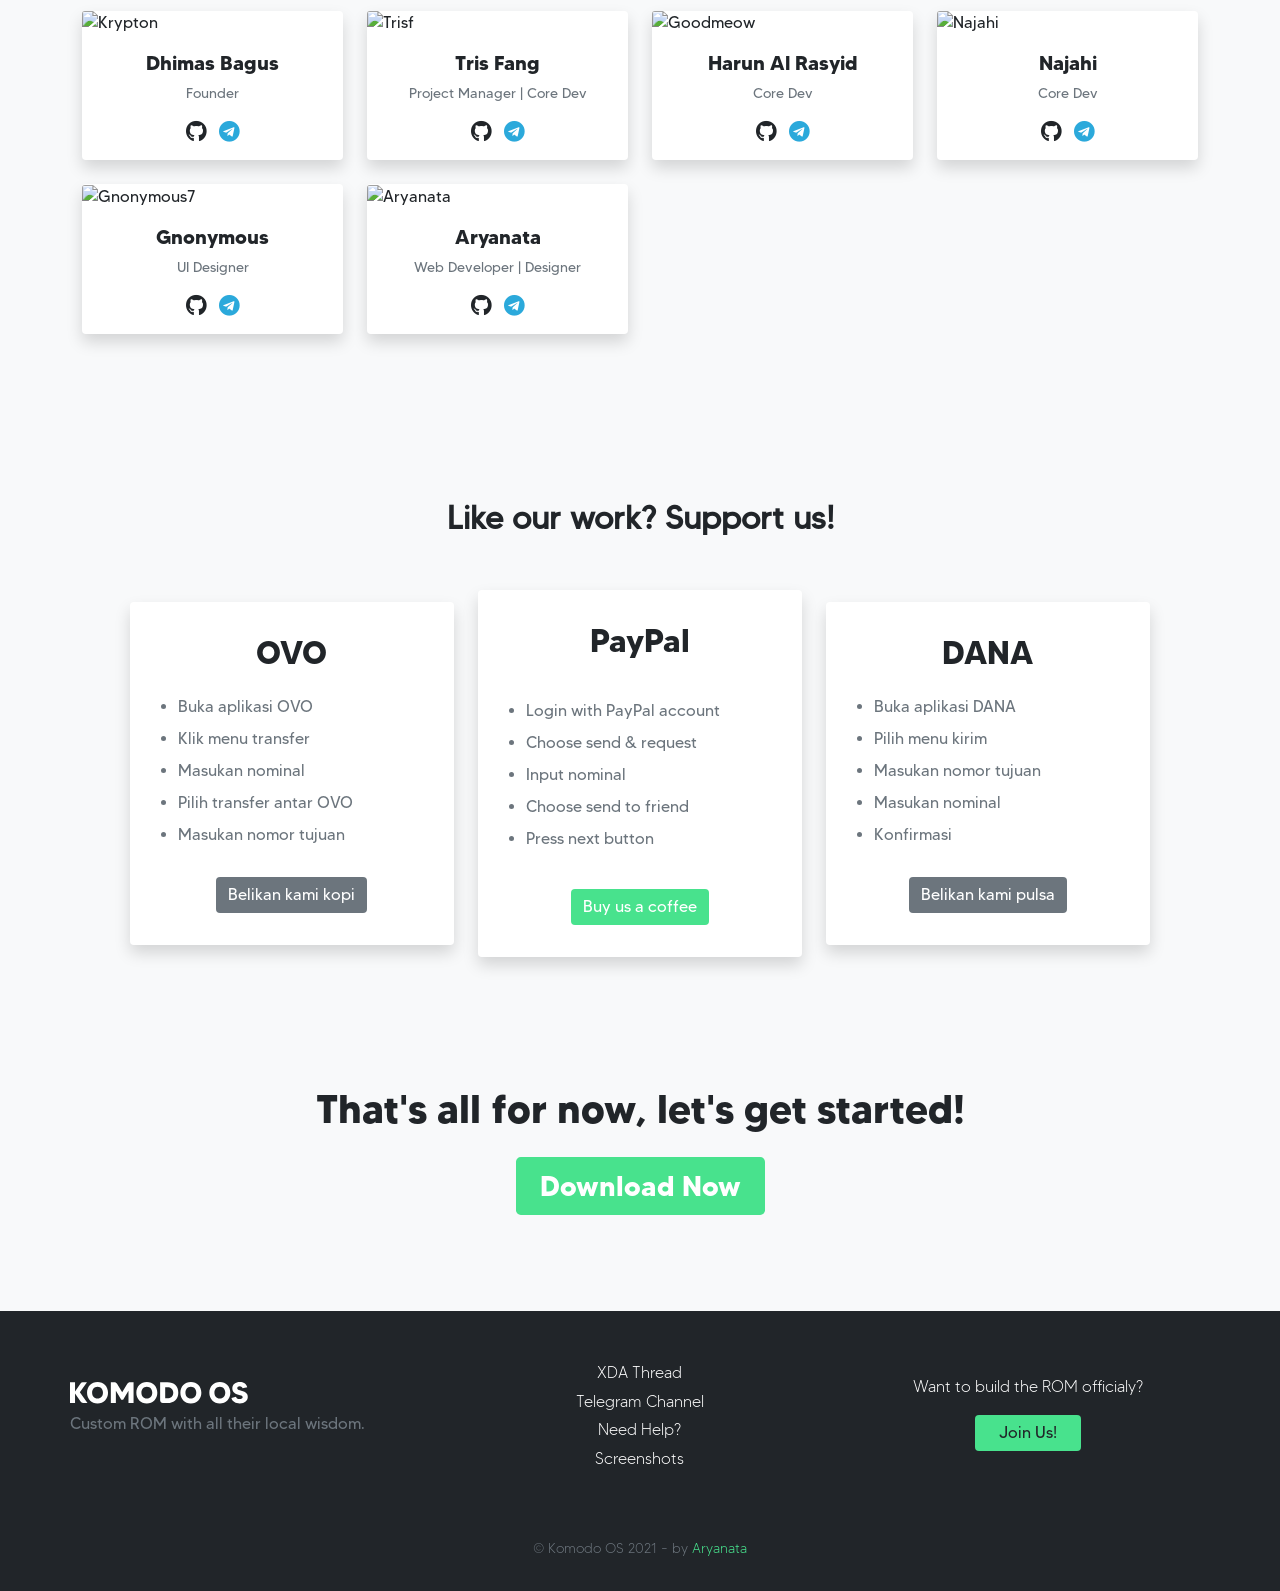
==== commit b50cf0bc: "Card layout changes" ====
--- a/index.html
+++ b/index.html
@@ -98,15 +98,17 @@
       <section id="section-2" class="mt-5">
         <div class="container">
           <div class="row justify-content-center py-5">
-            <div id="section-2-card" class="col-md-10 col-11 bg-white shadow-lg">
-              <div class="mx-4 my-4 my-md-5 text-center">
-                <p class="fs-3 fs-md-4 fw-bold mb-4 mb-md-5">What is this?</p>
-                <p class="text-center fs-5"><span class="text-primary">Komodo OS</span> is an Android operating system based on Android Open Source Project (AOSP) adapted to optimal features and configurations. We release regular updates with monthly security patches from the latest AOSP sources.</p>
-              </div>
-              <div class="mx-4 my-4 my-md-5 text-center">
-                <hr>
-                <p class="fs-3 fs-md-4 fw-bold my-4 my-md-5">What do we want to achieve?</p>
-                <p class="text-center fs-5">Our goal is to collaborate with anyone interested in all aspects within Android customization.</p>
+            <div id="section-2-card" class="col-md-10 col-11 bg-white shadow-lg pt-4 pb-4 pb-md-5 px-5">
+              <div class="text-center">
+                <p class="fs-4 fw-bold py-3">What is this?</p>
+                <p class="fs-6 d-lg-none"><span class="text-primary">Komodo OS</span> is an Android operating system based on Android Open Source Project (AOSP) adapted to optimal features and configurations. We release regular updates with monthly security patches from the latest AOSP sources.</p>
+                <p class="fs-5 d-none d-lg-inline"><span class="text-primary">Komodo OS</span> is an Android operating system based on Android Open Source Project (AOSP) adapted to optimal features and configurations. We release regular updates with monthly security patches from the latest AOSP sources.</p>
+              </div>
+              <hr class="mt-4">
+              <div class="text-center">
+                <p class="fs-4 fw-bold py-3">What do we want to achieve?</p>
+                <p class="fs-6 d-lg-none">Our goal is to collaborate with anyone interested in all aspects within Android customization.</p>
+                <p class="fs-5 d-none d-lg-inline">Our goal is to collaborate with anyone interested in all aspects within Android customization.</p>
               </div>
             </div>
           </div>
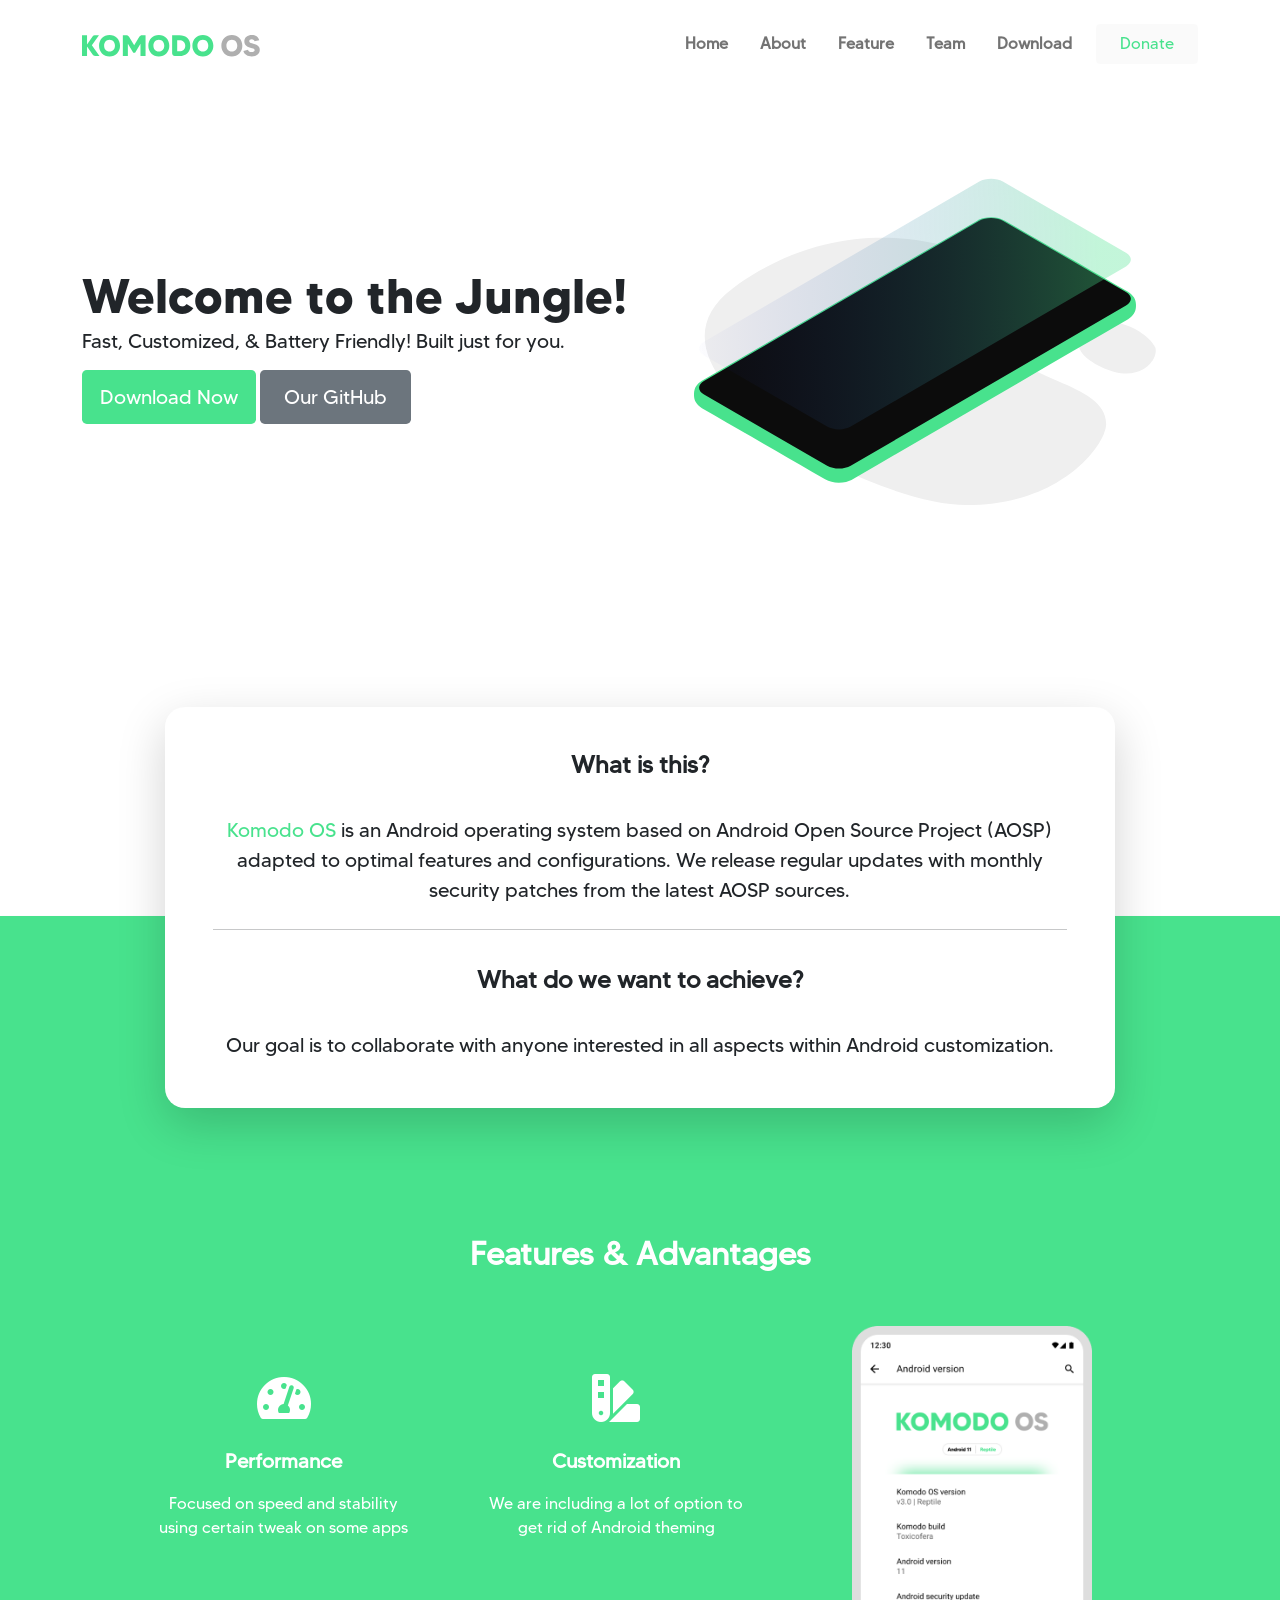
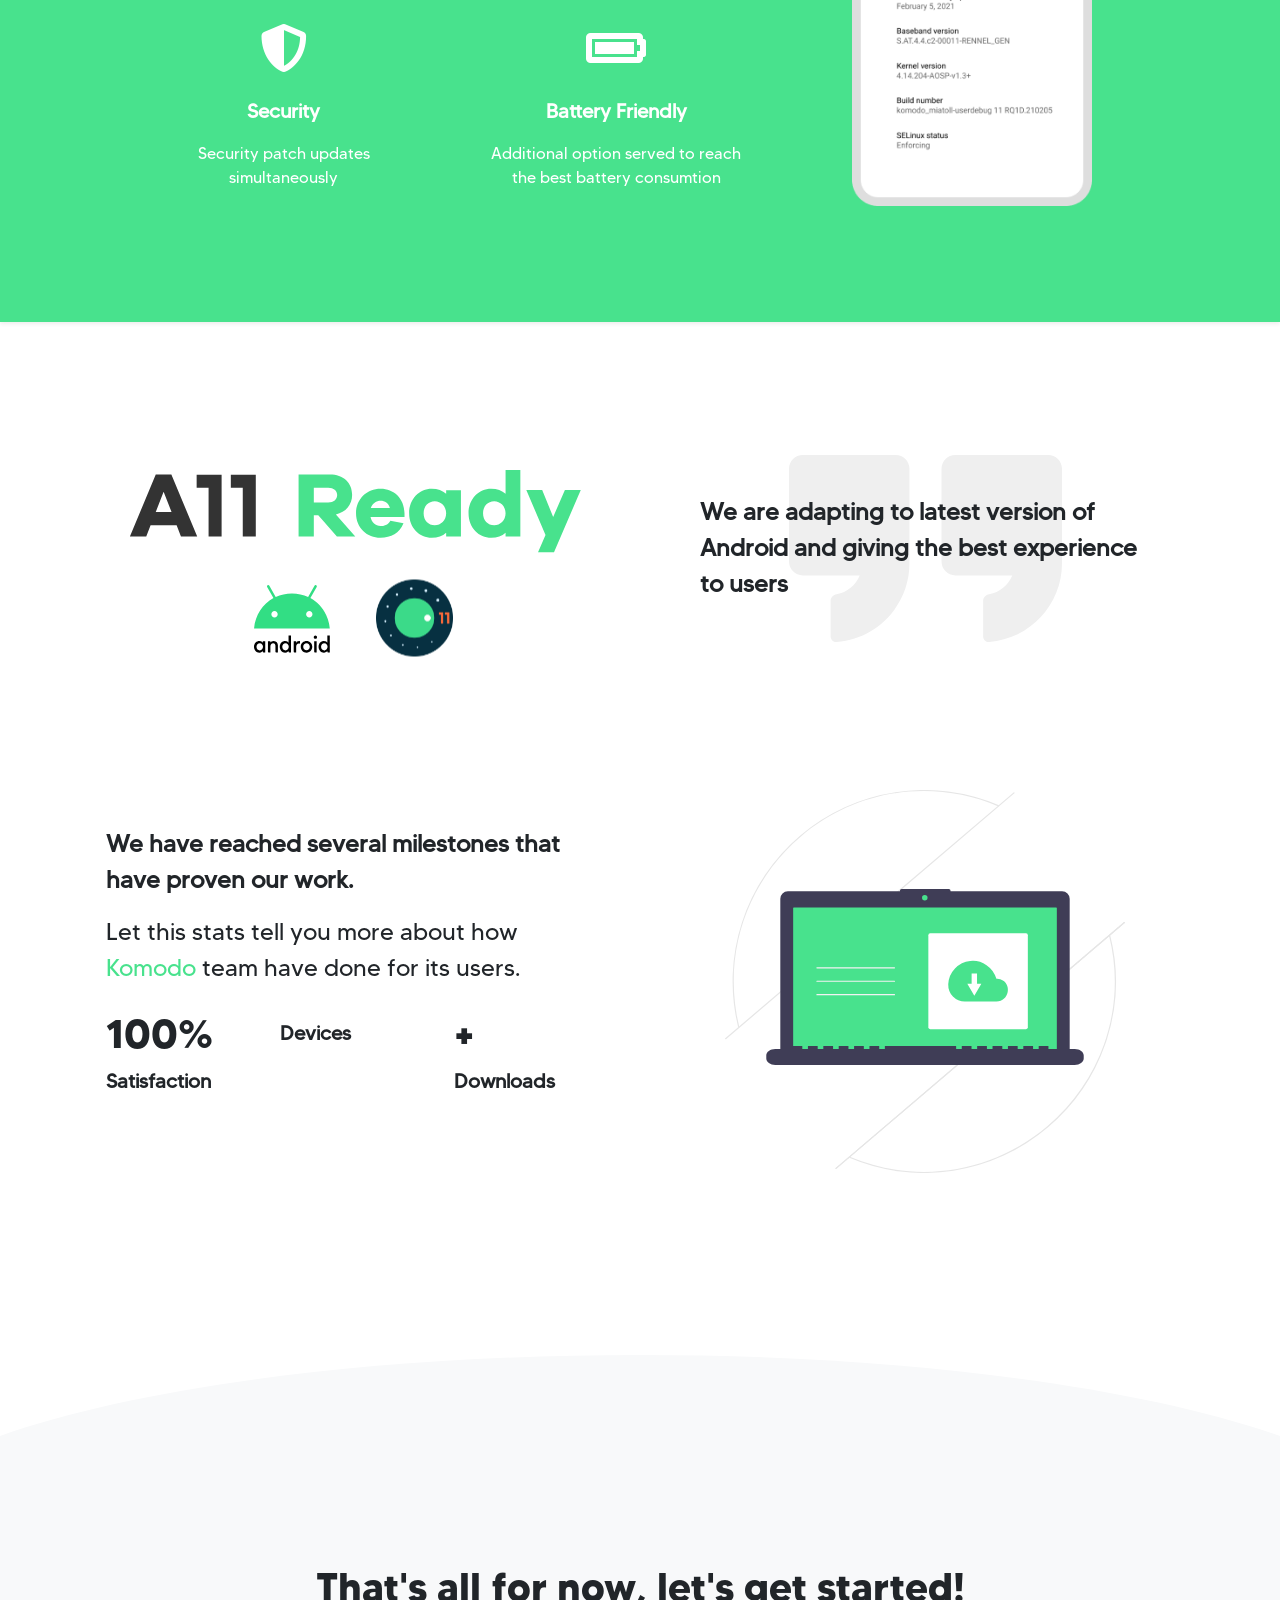
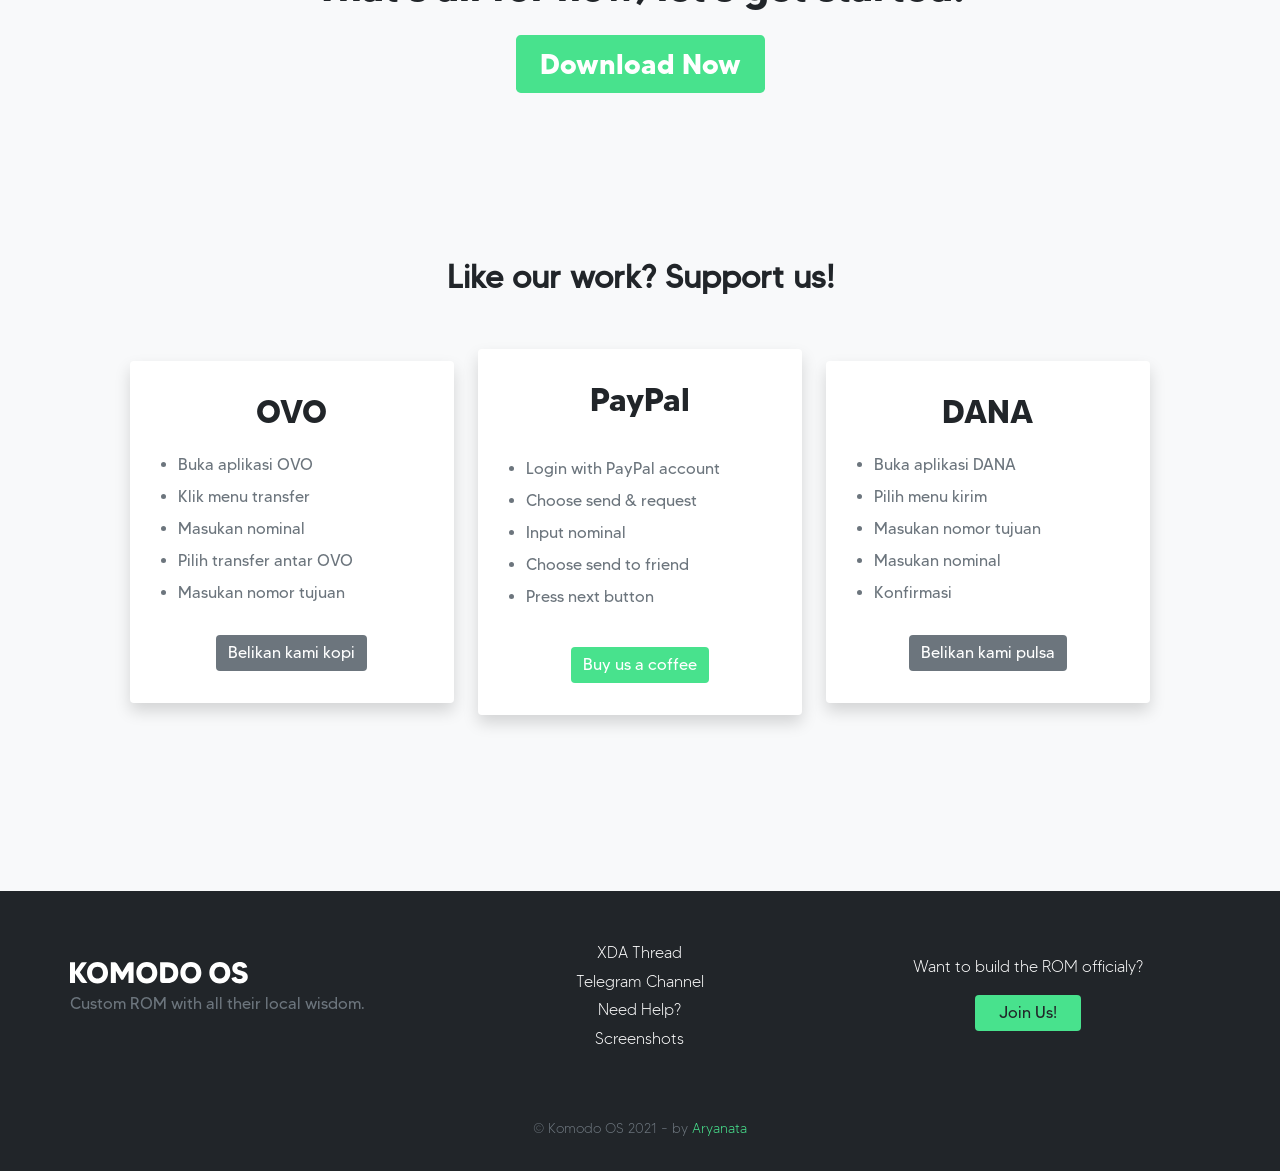
==== commit 586fae12: "add team page" ====
--- a/index.html
+++ b/index.html
@@ -26,7 +26,7 @@
     <!-- ====================
           ? Navbar
     ========================= -->
-    <nav id="navbar" class="navbar navbar-expand-lg navbar-light py-3 bg-white py-md-4">
+    <nav id="navbar" class="navbar navbar-index navbar-expand-lg navbar-light py-3 bg-white py-md-4">
         <div class="container">
           <a class="navbar-brand" href="index.html">
               <img src="assets/brand.svg" alt="komodo os" draggable="false">
@@ -46,7 +46,10 @@
                 <a class="nav-link" href="#sec-3" onclick="collapse()">Feature</a>
               </li>
               <li class="nav-item py-2 py-lg-0">
-                <a class="nav-link" href="#section-5" onclick="collapse()">Team</a>
+                <a class="nav-link" href="/team.html" onclick="collapse()">Team</a>
+              </li>
+              <li class="nav-item py-2 py-lg-0">
+                <a class="nav-link" href="#section-5" onclick="collapse()">Download</a>
               </li>
               <li class="nav-item d-inline d-lg-none py-2 py-lg-0">
                 <a class="nav-link" href="#section-6" onclick="collapse()">Donate</a>
@@ -199,78 +202,12 @@
 
       <img class="shape-divider" src="assets/shape.svg" alt="" draggable="false">
 
-      <!-- ? Section 5 : Team -->
+      <!-- ? Section 5 : Download -->
       <section id="section-5" class="bg-light pb-5">
         <div class="container pb-5">
-          <p id="sec-3" class="fs-2 text-center mb-5 fw-bold" data-aos="fade-in">Our Team</p>
-          <div class="row row-cols-2 row-cols-lg-4 g-4" data-aos="fade-up" data-aos-offset="280">
-            <!-- TODO Duplicate these line -->
-            <div class="col"> <!-- * Card -->
-              <div class="bg-white h-100 shadow rounded">
-                <img src="https://avatars.githubusercontent.com/Kry9toN" class="card-img-top" alt="Krypton">
-                <div class="card-body text-center">
-                  <h5 class="fw-bold">Dhimas Bagus</h5>
-                  <p class="small text-muted text-truncate">Founder</p>
-                  <a href="https://github.com/Kry9toN" target="_blank"><i class="fab fa-github fa-lg text-dark mx-1"></i></a>
-                  <a href="https://t.me/Kry9toN" target="_blank"><i class="fab fa-telegram fa-lg mx-1"></i></a>
-                </div>
-              </div>
-            </div> <!-- * End of card -->
-            <div class="col"> <!-- * Card -->
-              <div class="bg-white h-100 shadow rounded">
-                <img src="https://avatars.githubusercontent.com/trisfaizal" class="card-img-top" alt="Trisf">
-                <div class="card-body text-center">
-                  <h5 class="fw-bold">Tris Fang</h5>
-                  <p class="small text-muted text-truncate">Project Manager | Core Dev</p>
-                  <a href="https://github.com/trisfaizal" target="_blank"><i class="fab fa-github fa-lg text-dark mx-1"></i></a>
-                  <a href="https://t.me/trisf" target="_blank"><i class="fab fa-telegram fa-lg mx-1"></i></a>
-                </div>
-              </div>
-            </div> <!-- * End of card -->
-            <div class="col"> <!-- * Card -->
-              <div class="bg-white h-100 shadow rounded">
-                <img src="https://avatars.githubusercontent.com/goodmeow" class="card-img-top" alt="Goodmeow">
-                <div class="card-body text-center">
-                  <h5 class="fw-bold">Harun Al Rasyid</h5>
-                  <p class="small text-muted text-truncate">Core Dev</p>
-                  <a href="https://github.com/goodmeow" target="_blank"><i class="fab fa-github fa-lg text-dark mx-1"></i></a>
-                  <a href="https://t.me/Aarunalr" target="_blank"><i class="fab fa-telegram fa-lg mx-1"></i></a>
-                </div>
-              </div>
-            </div> <!-- * End of card -->
-            <div class="col"> <!-- * Card -->
-              <div class="bg-white h-100 shadow rounded">
-                <img src="https://avatars.githubusercontent.com/najahiiii" class="card-img-top" alt="Najahi">
-                <div class="card-body text-center">
-                  <h5 class="fw-bold">Najahi</h5>
-                  <p class="small text-muted text-truncate">Core Dev</p>
-                  <a href="https://github.com/najahiiii" target="_blank"><i class="fab fa-github fa-lg text-dark mx-1"></i></a>
-                  <a href="https://t.me/Najahiii" target="_blank"><i class="fab fa-telegram fa-lg mx-1"></i></a>
-                </div>
-              </div>
-            </div> <!-- * End of card -->
-            <div class="col"> <!-- * Card -->
-              <div class="bg-white h-100 shadow rounded">
-                <img src="https://avatars.githubusercontent.com/Gnonymous7" class="card-img-top" alt="Gnonymous7">
-                <div class="card-body text-center">
-                  <h5 class="fw-bold">Gnonymous</h5>
-                  <p class="small text-muted text-truncate">UI Designer</p>
-                  <a href="https://github.com/Gnonymous7" target="_blank"><i class="fab fa-github fa-lg text-dark mx-1"></i></a>
-                  <a href="https://t.me/ImYourGege" target="_blank"><i class="fab fa-telegram fa-lg mx-1"></i></a>
-                </div>
-              </div>
-            </div> <!-- * End of card -->
-            <div class="col"> <!-- * Card -->
-              <div class="bg-white h-100 shadow rounded">
-                <img src="https://avatars.githubusercontent.com/aryanataandi" class="card-img-top" alt="Aryanata">
-                <div class="card-body text-center">
-                  <h5 class="fw-bold">Aryanata</h5>
-                  <p class="small text-muted text-truncate">Web Developer | Designer</p>
-                  <a href="https://github.com/aryanataandi" target="_blank"><i class="fab fa-github fa-lg text-dark mx-1"></i></a>
-                  <a href="https://t.me/aryanata_andi" target="_blank"><i class="fab fa-telegram fa-lg mx-1"></i></a>
-                </div>
-              </div>
-            </div> <!-- * End of card -->
+          <div id="final-section" class="mt-0 pt-5 text-center">
+            <p class="h1 mb-4">That's all for now, let's get started!</p>
+            <a href="downloads.html" class="btn btn-lg btn-primary fs-3 fw-light px-4">Download Now</a>
           </div>
           <div id="section-6">
             <p class="fs-2 text-center mb-5 fw-bold">Like our work? Support us!</p>
@@ -329,10 +266,6 @@
               </div> <!-- * End of card -->
             </div>
           </div>
-          <div id="final-section" class="mt-0 pt-5 text-center">
-            <p class="h1 mb-4">That's all for now, let's get started!</p>
-            <a href="downloads.html" class="btn btn-lg btn-primary fs-3 fw-light px-4">Download Now</a>
-          </div>
         </div>
       </section>
 
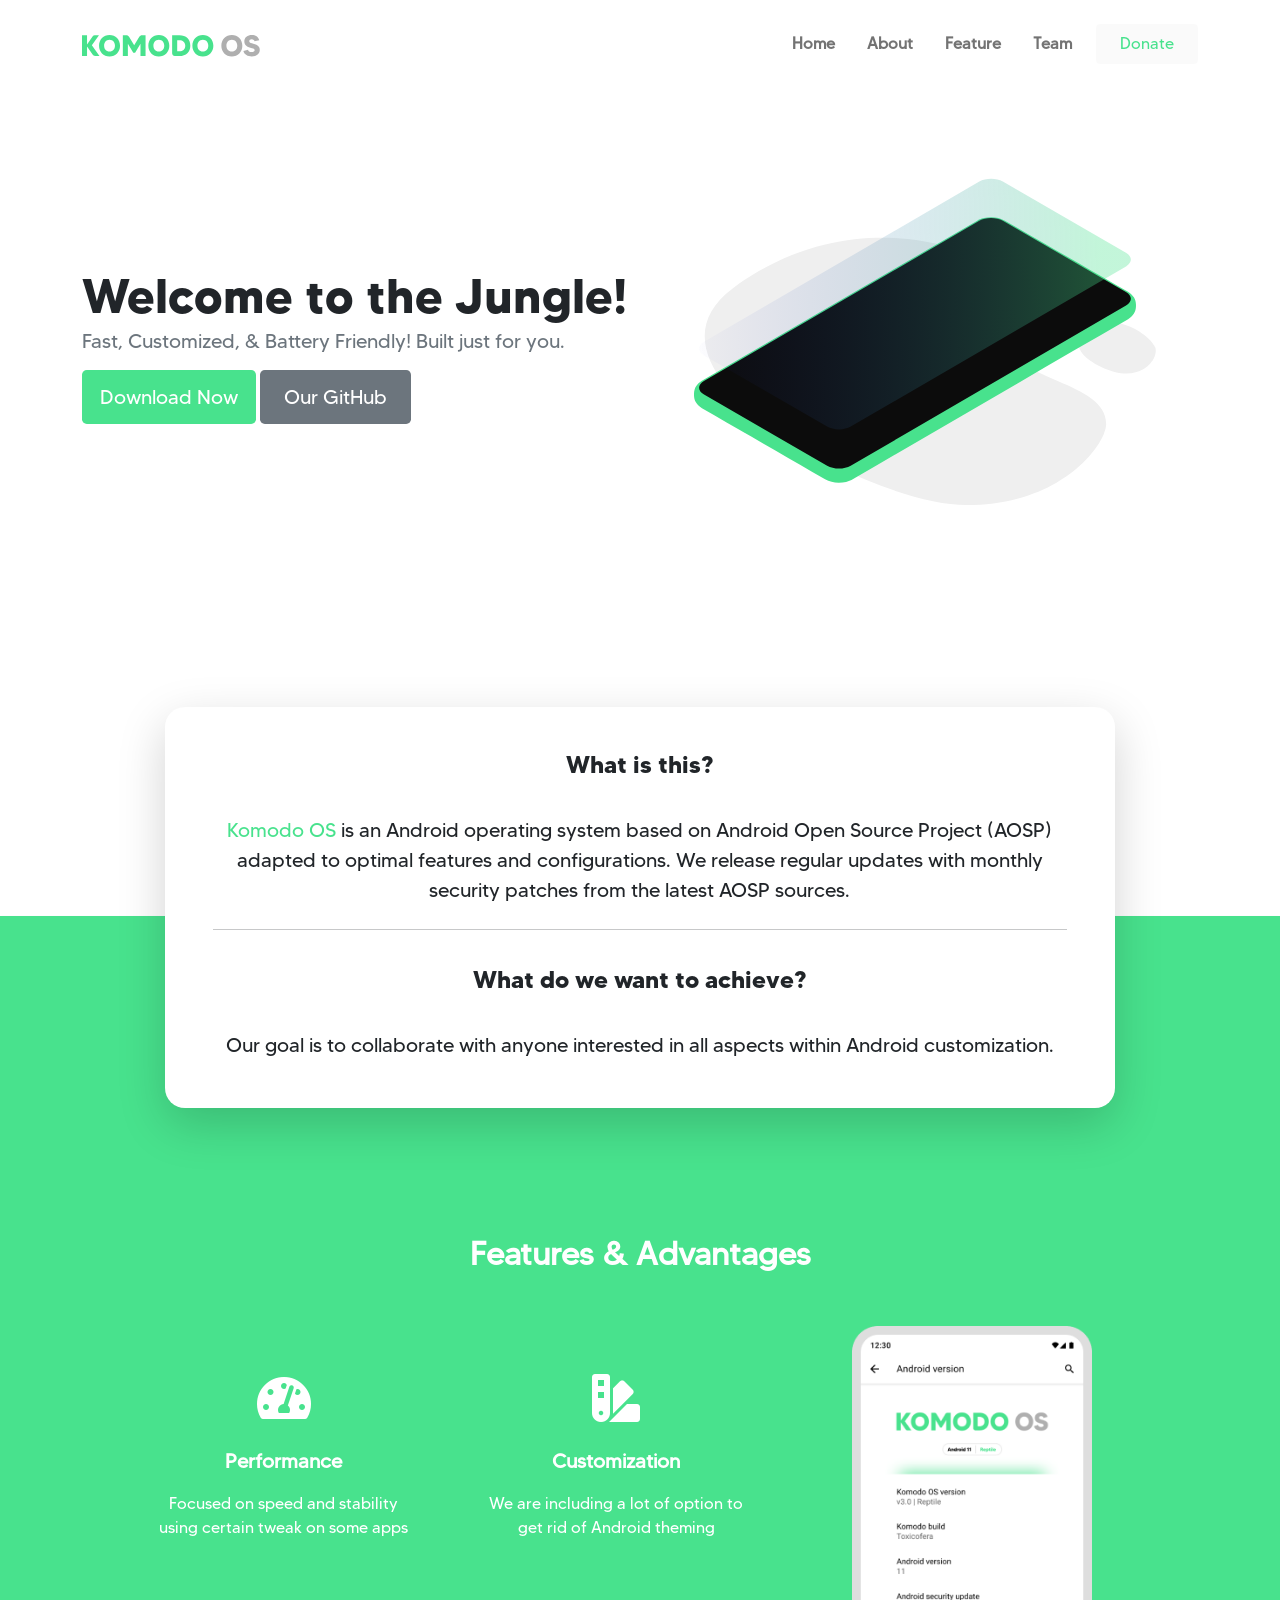
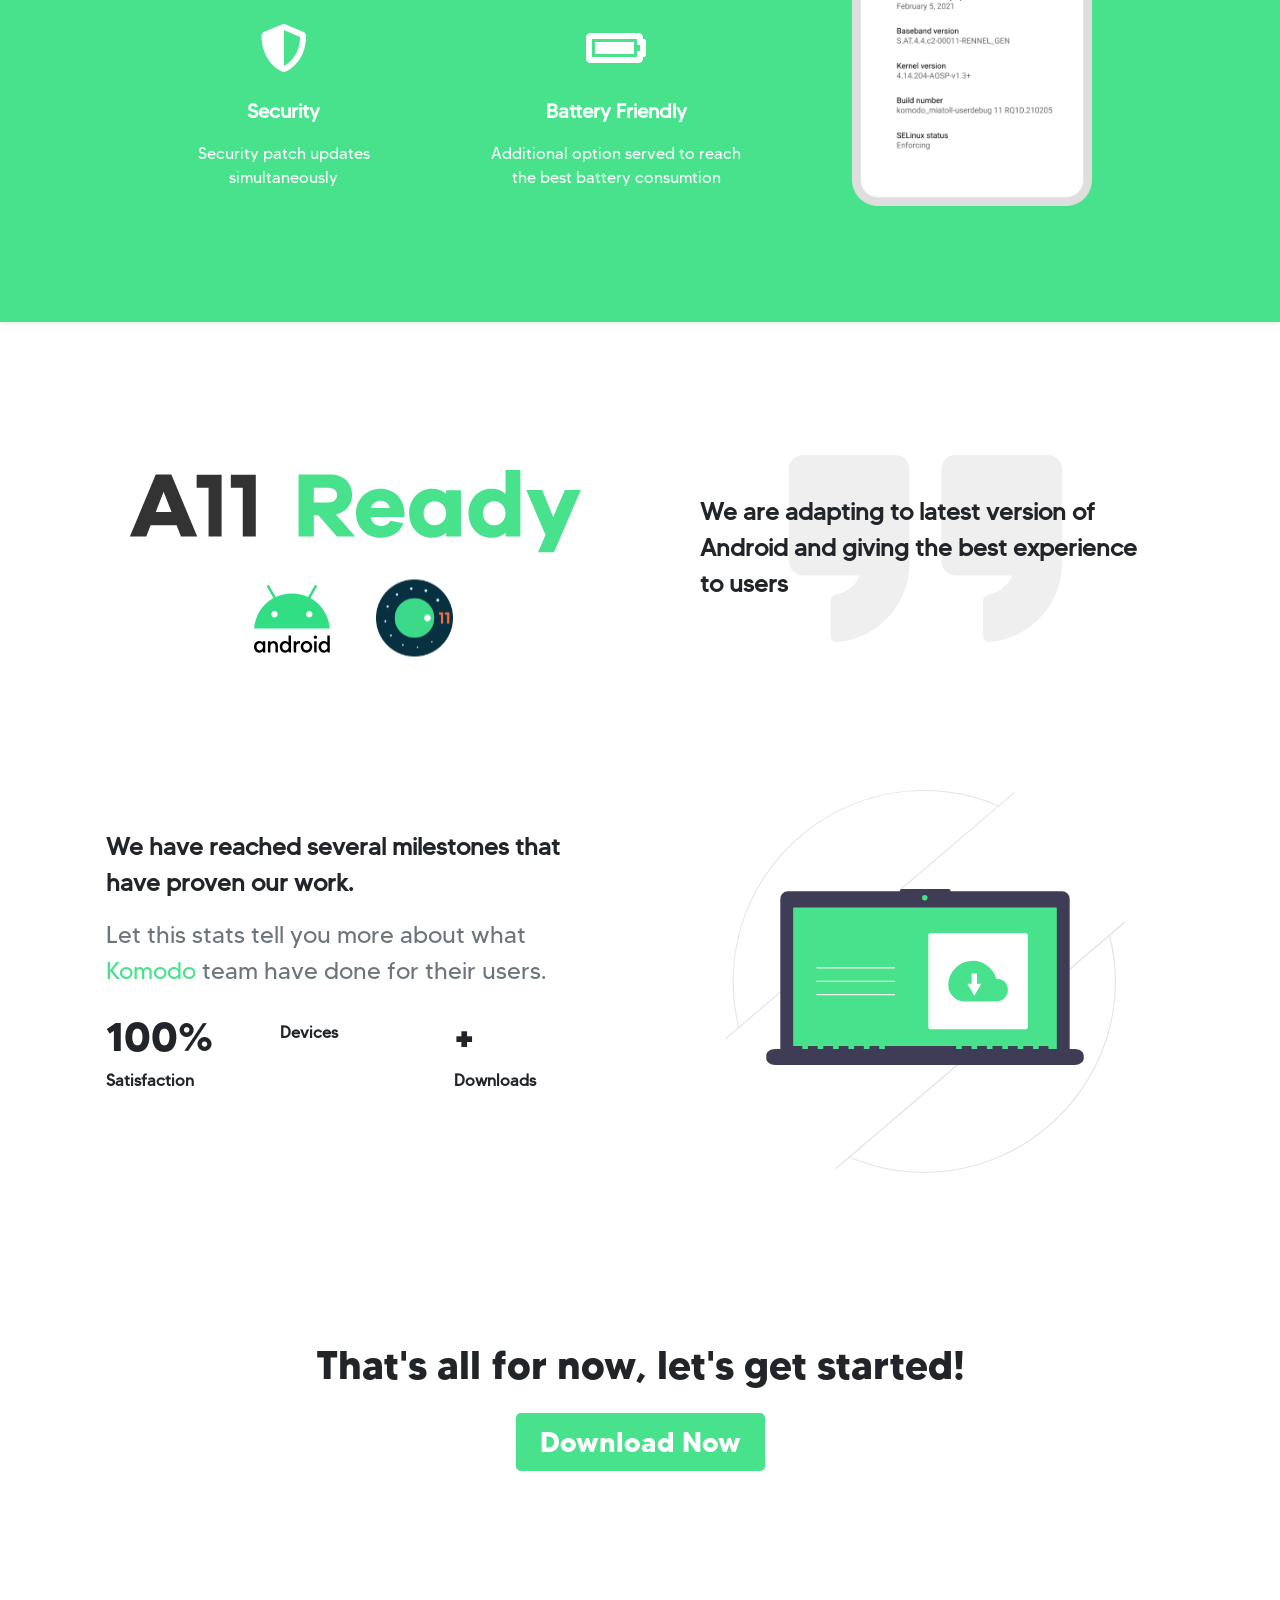
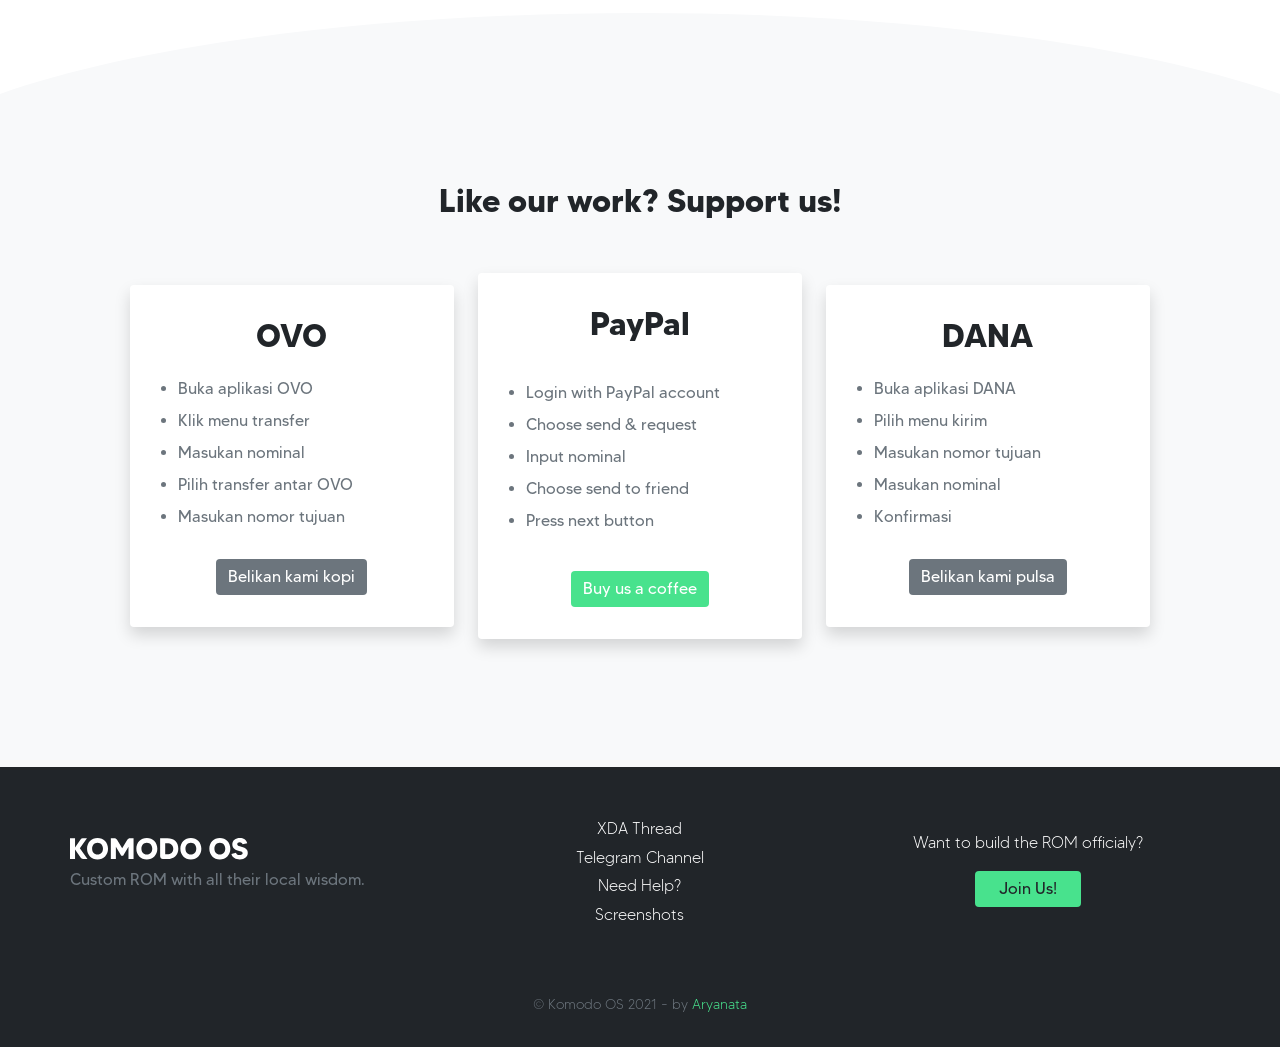
==== commit c8aac2b1: "Updated main page" ====
--- a/index.html
+++ b/index.html
@@ -46,10 +46,7 @@
                 <a class="nav-link" href="#sec-3" onclick="collapse()">Feature</a>
               </li>
               <li class="nav-item py-2 py-lg-0">
-                <a class="nav-link" href="/team.html" onclick="collapse()">Team</a>
-              </li>
-              <li class="nav-item py-2 py-lg-0">
-                <a class="nav-link" href="#section-5" onclick="collapse()">Download</a>
+                <a class="nav-link" href="team.html" onclick="collapse()">Team</a>
               </li>
               <li class="nav-item d-inline d-lg-none py-2 py-lg-0">
                 <a class="nav-link" href="#section-6" onclick="collapse()">Donate</a>
@@ -77,7 +74,7 @@
                   Welcome to the Jungle!
                 </h1>
                 <br/>
-                <p id="tagline" class="fs-5 fw-light text-reset">
+                <p id="tagline" class="fs-5 fw-light text-secondary">
                   Fast, Customized, & Battery Friendly! Built just for you.
                 </p>
                 <br/>
@@ -103,13 +100,13 @@
           <div class="row justify-content-center py-5">
             <div id="section-2-card" class="col-md-10 col-11 bg-white shadow-lg pt-4 pb-4 pb-md-5 px-5">
               <div class="text-center">
-                <p class="fs-4 fw-bold py-3">What is this?</p>
+                <p class="fs-4 py-3 ff-bold">What is this?</p>
                 <p class="fs-6 d-lg-none"><span class="text-primary">Komodo OS</span> is an Android operating system based on Android Open Source Project (AOSP) adapted to optimal features and configurations. We release regular updates with monthly security patches from the latest AOSP sources.</p>
                 <p class="fs-5 d-none d-lg-inline"><span class="text-primary">Komodo OS</span> is an Android operating system based on Android Open Source Project (AOSP) adapted to optimal features and configurations. We release regular updates with monthly security patches from the latest AOSP sources.</p>
               </div>
               <hr class="mt-4">
               <div class="text-center">
-                <p class="fs-4 fw-bold py-3">What do we want to achieve?</p>
+                <p class="fs-4 py-3 ff-bold">What do we want to achieve?</p>
                 <p class="fs-6 d-lg-none">Our goal is to collaborate with anyone interested in all aspects within Android customization.</p>
                 <p class="fs-5 d-none d-lg-inline">Our goal is to collaborate with anyone interested in all aspects within Android customization.</p>
               </div>
@@ -173,98 +170,102 @@
       <section id="count">
         <div class="container">
           <div class="row">
-            <div class="col d-flex flex-column" data-aos="fade-right">
-              <div class="my-auto mx-0 mx-md-4 text-center text-lg-start">
+            <div class="col-12 col-md-6 d-flex flex-column" data-aos="fade-right">
+              <div class="my-auto mx-4 text-center text-md-start">
                 <p class="fs-4 fw-bold">We have reached several milestones that have proven our work.</p>
-                <p class="fs-4">Let this stats tell you more about how <span class="text-primary">Komodo</span> team have done for its users.</p>
+                <p class="fs-4 text-secondary">Let this stats tell you more about what <span class="text-primary">Komodo</span> team have done for their users.</p>
                 <div class="row my-4">
                   <div class="col-4">
                     <h1>100%</h1>
-                    <p class="fs-5 fw-bold">Satisfaction</p>
+                    <p class="fw-bold">Satisfaction</p>
                   </div>
                   <div class="col-4">
                     <h1 id="device"></h1>
-                    <p class="fs-5 fw-bold">Devices</p>
+                    <p class="fw-bold">Devices</p>
                   </div>
                   <div class="col-4">
                     <h1><span id="download"></span>+</h1>
-                    <p class="fs-5 fw-bold">Downloads</p>
-                  </div>
-                </div>
-              </div>
-            </div>
-            <div class="col d-lg-flex d-none" data-aos="fade-left">
+                    <p class="fw-bold">Downloads</p>
+                  </div>
+                </div>
+              </div>
+            </div>
+            <div class="col-12 col-md-6 d-flex" data-aos="fade-left">
               <img src="assets/download.svg" alt="Download"  class="img-fluid m-auto" draggable="false">
             </div>
           </div>
         </div>
       </section>
 
-      <img class="shape-divider" src="assets/shape.svg" alt="" draggable="false">
-
       <!-- ? Section 5 : Download -->
-      <section id="section-5" class="bg-light pb-5">
-        <div class="container pb-5">
-          <div id="final-section" class="mt-0 pt-5 text-center">
+      <section id="section-5" data-aos="fade-in">
+        <div class="container">
+          <div id="download-section" class="mt-0 pt-5 text-center">
             <p class="h1 mb-4">That's all for now, let's get started!</p>
             <a href="downloads.html" class="btn btn-lg btn-primary fs-3 fw-light px-4">Download Now</a>
           </div>
-          <div id="section-6">
-            <p class="fs-2 text-center mb-5 fw-bold">Like our work? Support us!</p>
-            <p class="text-center"></p>
-            <div class="row row-cols-1 row-cols-lg-3 g-4 align-items-center px-5">
-              <div class="col order-2 order-lg-1" data-aos="fade-left" data-aos-offset="380" data-aos-delay="400"> <!-- * Card -->
-                <div class="bg-white shadow rounded py-3">
-                  <div class="card-body">
-                    <h2 class="fw-bold text-center">OVO</h2>
-                    <ul class="text-muted">
-                      <li>Buka aplikasi OVO</li>
-                      <li>Klik menu transfer</li>
-                      <li>Masukan nominal</li>
-                      <li>Pilih transfer antar OVO</li>
-                      <li>Masukan nomor tujuan</li>
-                    </ul>
-                    <div class="d-flex">
-                      <a href="" class="btn btn-secondary mx-auto">Belikan kami kopi</a>
-                    </div>
-                  </div>
-                </div>
-              </div> <!-- * End of card -->
-              <div class="col order-3" data-aos="fade-right" data-aos-offset="380" data-aos-delay="400"> <!-- * Card -->
-                <div class="bg-white shadow rounded py-3">
-                  <div class="card-body">
-                    <h2 class="fw-bold text-center">DANA</h2>
-                    <ul class="text-muted">
-                      <li>Buka aplikasi DANA</li>
-                      <li>Pilih menu kirim</li>
-                      <li>Masukan nomor tujuan</li>
-                      <li>Masukan nominal</li>
-                      <li>Konfirmasi</li>
-                    </ul>
-                    <div class="d-flex">
-                      <a href="" class="btn btn-secondary mx-auto">Belikan kami pulsa</a>
-                    </div>
-                  </div>
-                </div>
-              </div> <!-- * End of card -->
-              <div class="col order-1 order-lg-2" data-aos="fade-in" data-aos-offset="380"> <!-- * Card -->
-                <div class="bg-white shadow rounded py-3">
-                  <div class="card-body">
-                    <h2 class="fw-bold text-center">PayPal</h2>
-                    <ul class="text-muted my-4">
-                      <li>Login with PayPal account</li>
-                      <li>Choose send & request</li>
-                      <li>Input nominal</li>
-                      <li>Choose send to friend</li>
-                      <li>Press next button</li>
-                    </ul>
-                    <div class="d-flex">
-                      <a href="" class="btn btn-primary mx-auto">Buy us a coffee</a>
-                    </div>
-                  </div>
-                </div>
-              </div> <!-- * End of card -->
-            </div>
+        </div>
+      </section>
+
+      <img class="shape-divider" src="assets/shape.svg" alt="" draggable="false">
+
+      <!-- Section 6 : Donate -->
+      <section id="section-6" class="bg-light">
+        <div class="container mb-5">
+          <p class="fs-2 text-center mb-5 head" data-aos="fade-in">Like our work? Support us!</p>
+          <p class="text-center"></p>
+          <div class="row row-cols-1 row-cols-lg-3 g-4 align-items-center px-5">
+            <div class="col order-2 order-lg-1" data-aos="fade-left" data-aos-offset="240" data-aos-delay="400"> <!-- * Card -->
+              <div class="bg-white shadow rounded py-3">
+                <div class="card-body">
+                  <h2 class="fw-bold text-center">OVO</h2>
+                  <ul class="text-muted">
+                    <li>Buka aplikasi OVO</li>
+                    <li>Klik menu transfer</li>
+                    <li>Masukan nominal</li>
+                    <li>Pilih transfer antar OVO</li>
+                    <li>Masukan nomor tujuan</li>
+                  </ul>
+                  <div class="d-flex">
+                    <a href="" class="btn btn-secondary mx-auto">Belikan kami kopi</a>
+                  </div>
+                </div>
+              </div>
+            </div> <!-- * End of card -->
+            <div class="col order-3" data-aos="fade-right" data-aos-offset="240" data-aos-delay="400"> <!-- * Card -->
+              <div class="bg-white shadow rounded py-3">
+                <div class="card-body">
+                  <h2 class="fw-bold text-center">DANA</h2>
+                  <ul class="text-muted">
+                    <li>Buka aplikasi DANA</li>
+                    <li>Pilih menu kirim</li>
+                    <li>Masukan nomor tujuan</li>
+                    <li>Masukan nominal</li>
+                    <li>Konfirmasi</li>
+                  </ul>
+                  <div class="d-flex">
+                    <a href="" class="btn btn-secondary mx-auto">Belikan kami pulsa</a>
+                  </div>
+                </div>
+              </div>
+            </div> <!-- * End of card -->
+            <div class="col order-1 order-lg-2" data-aos="fade-in" data-aos-offset="240"> <!-- * Card -->
+              <div class="bg-white shadow rounded py-3">
+                <div class="card-body">
+                  <h2 class="fw-bold text-center">PayPal</h2>
+                  <ul class="text-muted my-4">
+                    <li>Login with PayPal account</li>
+                    <li>Choose send & request</li>
+                    <li>Input nominal</li>
+                    <li>Choose send to friend</li>
+                    <li>Press next button</li>
+                  </ul>
+                  <div class="d-flex">
+                    <a href="https://www.paypal.com/paypalme/KomodoOS" class="btn btn-primary mx-auto">Buy us a coffee</a>
+                  </div>
+                </div>
+              </div>
+            </div> <!-- * End of card -->
           </div>
         </div>
       </section>
